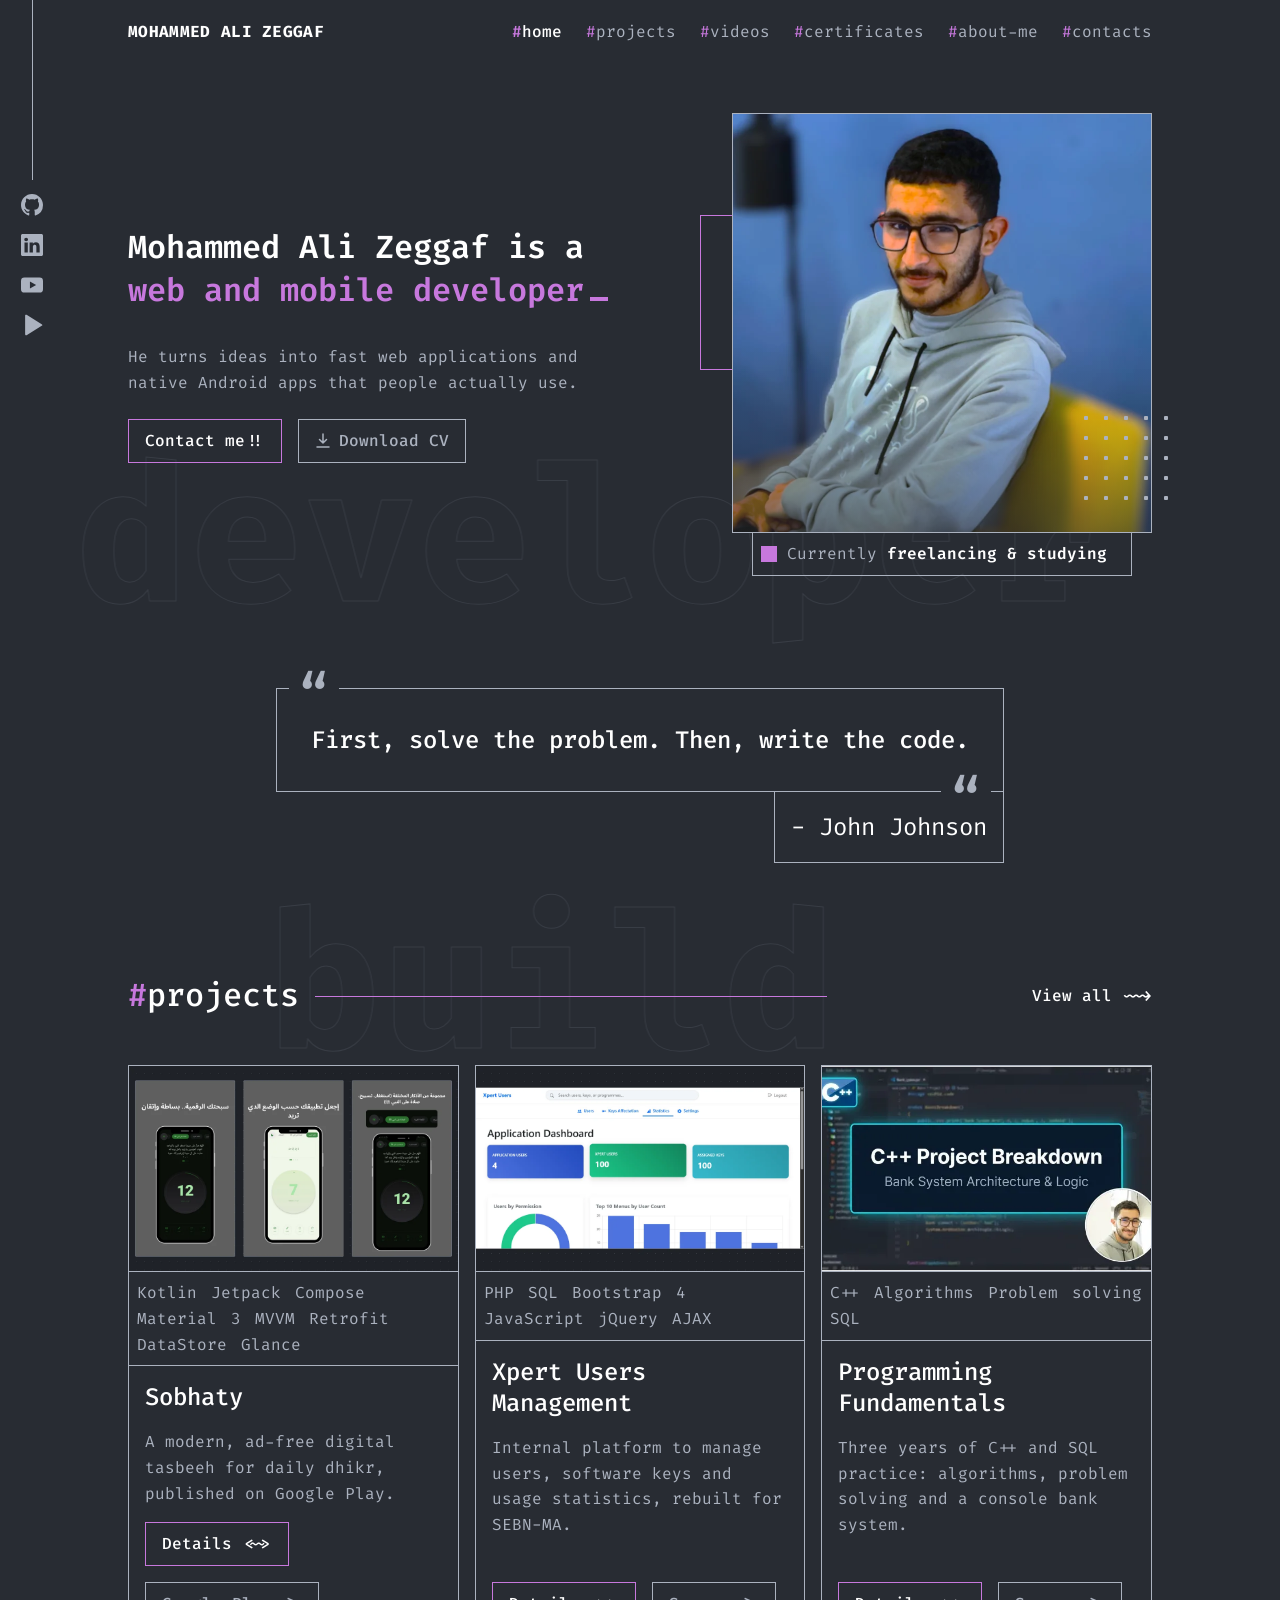
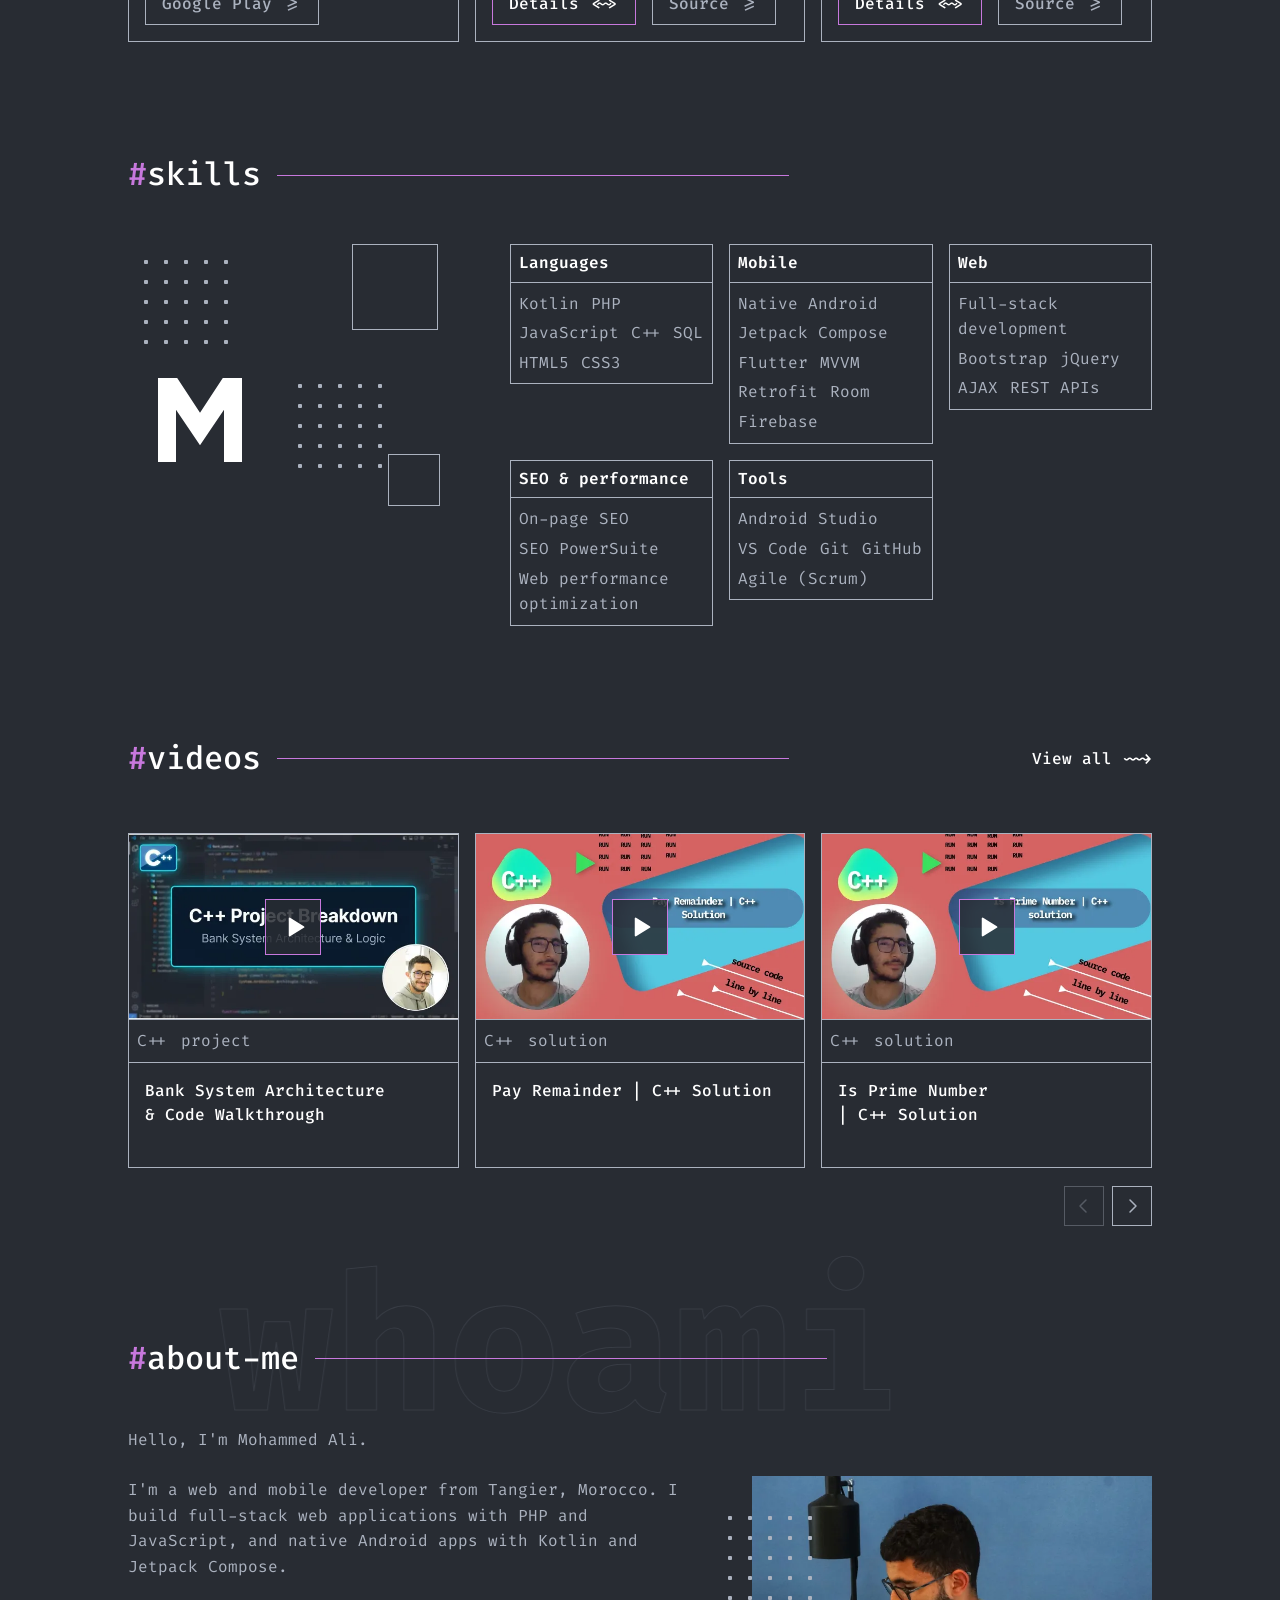
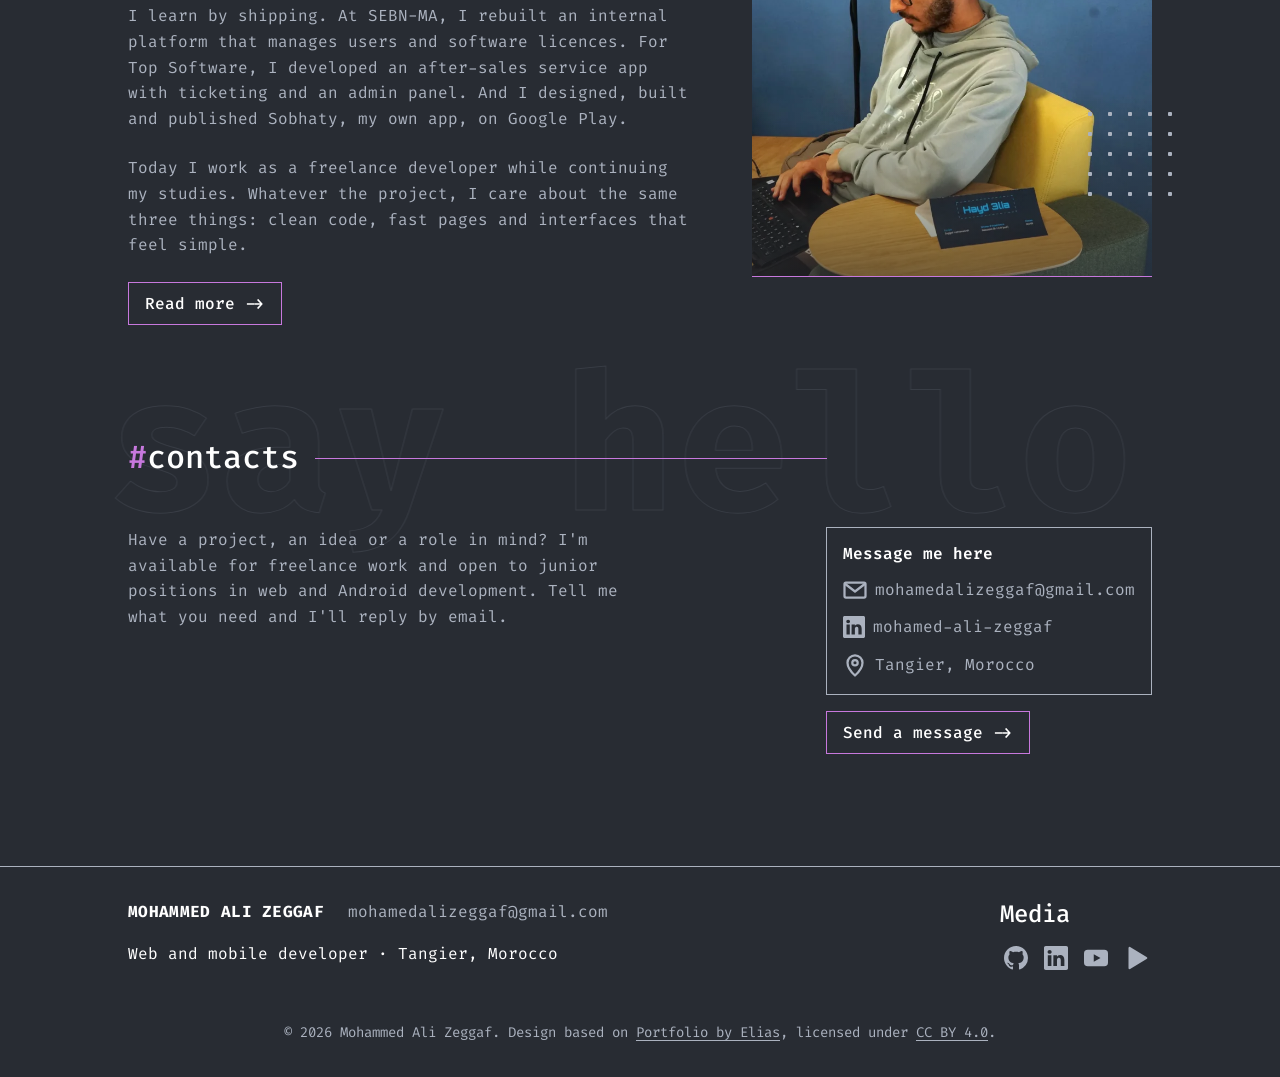
==== index.html @ fc676d22 "Publish portfolio Co-Authored-By: Claude Opus 5.5 <noreply@anthropic.com>" ====
<!DOCTYPE html>
<html lang="en">
<head>
    <meta charset="UTF-8">
    <meta name="viewport" content="width=device-width, initial-scale=1">
    <title>Mohammed Ali Zeggaf | Web and mobile developer</title>
    <meta name="description" content="Mohammed Ali Zeggaf is a web and mobile developer based in Tangier, Morocco. He turns ideas into fast web applications and native Android apps that people actually use.">
    <meta name="author" content="Mohammed Ali Zeggaf">
    <meta name="theme-color" content="#282c33">
    <meta name="color-scheme" content="dark">
    <link rel="canonical" href="https://hfid-mokhtare.github.io/">

    <meta property="og:type" content="website">
    <meta property="og:site_name" content="Mohammed Ali Zeggaf">
    <meta property="og:title" content="Mohammed Ali Zeggaf | Web and mobile developer">
    <meta property="og:description" content="Mohammed Ali Zeggaf is a web and mobile developer based in Tangier, Morocco. He turns ideas into fast web applications and native Android apps that people actually use.">
    <meta property="og:url" content="https://hfid-mokhtare.github.io/">
    <meta property="og:image" content="https://hfid-mokhtare.github.io/assets/img/me/og.jpg?v=1791884113">
    <meta name="twitter:card" content="summary_large_image">

    <link rel="icon" href="/assets/img/favicon.svg?v=1791880726" type="image/svg+xml">
    <link rel="preload" href="/assets/fonts/fira-code-400.woff2" as="font" type="font/woff2" crossorigin>
    <link rel="stylesheet" href="/assets/css/app.css?v=1791887314">

    <script nonce="VlSumBHr91R+pJ0/8rEmGg==">document.documentElement.classList.add('js');</script>
    <script src="/assets/js/app.js?v=1791886099" defer></script>

    <script type="application/ld+json" nonce="VlSumBHr91R+pJ0/8rEmGg==">{"@context":"https://schema.org","@type":"Person","name":"Mohammed Ali Zeggaf","jobTitle":"Web and mobile developer","url":"https://hfid-mokhtare.github.io/","image":"https://hfid-mokhtare.github.io/assets/img/me/og.jpg?v=1791884113","email":"mailto:mohamedalizeggaf@gmail.com","address":{"@type":"PostalAddress","addressLocality":"Tangier","addressCountry":"MA"},"sameAs":["https://github.com/Hfid-Mokhtare","https://www.linkedin.com/in/mohamed-ali-zeggaf/","https://www.youtube.com/@Mohamed_Ali_Plus","https://play.google.com/store/apps/dev?id=8428987656042559407"]}</script>
</head>
<body>
    <a class="skip-link" href="#main">Skip to content</a>

    <aside class="media-rail" aria-label="Social links">
    <span class="media-rail__line"></span>
    <a href="https://github.com/Hfid-Mokhtare" target="_blank" rel="noopener noreferrer" aria-label="GitHub"><svg class="icon" width="22" height="22" viewBox="0 0 16 16" fill="currentColor" aria-hidden="true" focusable="false"><path d="M8 0C3.58 0 0 3.58 0 8c0 3.54 2.29 6.53 5.47 7.59.4.07.55-.17.55-.38 0-.19-.01-.82-.01-1.49-2.01.37-2.53-.49-2.69-.94-.09-.23-.48-.94-.82-1.13-.28-.15-.68-.52-.01-.53.63-.01 1.08.58 1.23.82.72 1.21 1.87.87 2.33.66.07-.52.28-.87.51-1.07-1.78-.2-3.64-.89-3.64-3.95 0-.87.31-1.59.82-2.15-.08-.2-.36-1.02.08-2.12 0 0 .67-.21 2.2.82.64-.18 1.32-.27 2-.27.68 0 1.36.09 2 .27 1.53-1.04 2.2-.82 2.2-.82.44 1.1.16 1.92.08 2.12.51.56.82 1.27.82 2.15 0 3.07-1.87 3.75-3.65 3.95.29.25.54.73.54 1.48 0 1.07-.01 1.93-.01 2.2 0 .21.15.46.55.38A8.013 8.013 0 0 0 16 8c0-4.42-3.58-8-8-8z"/></svg></a>
    <a href="https://www.linkedin.com/in/mohamed-ali-zeggaf/" target="_blank" rel="noopener noreferrer" aria-label="LinkedIn"><svg class="icon" width="22" height="22" viewBox="0 0 16 16" fill="currentColor" aria-hidden="true" focusable="false"><path d="M0 1.146C0 .513.526 0 1.175 0h13.65C15.474 0 16 .513 16 1.146v13.708c0 .633-.526 1.146-1.175 1.146H1.175C.526 16 0 15.487 0 14.854V1.146zm4.943 12.248V6.169H2.542v7.225h2.401zm-1.2-8.212c.837 0 1.358-.554 1.358-1.248-.015-.709-.52-1.248-1.342-1.248-.822 0-1.359.54-1.359 1.248 0 .694.521 1.248 1.327 1.248h.016zm4.908 8.212V9.359c0-.216.016-.432.08-.586.173-.431.568-.878 1.232-.878.869 0 1.216.662 1.216 1.634v3.865h2.401V9.25c0-2.22-1.184-3.252-2.764-3.252-1.274 0-1.845.7-2.165 1.193v.025h-.016a5.54 5.54 0 0 1 .016-.025V6.169h-2.4c.03.678 0 7.225 0 7.225h2.4z"/></svg></a>
    <a href="https://www.youtube.com/@Mohamed_Ali_Plus" target="_blank" rel="noopener noreferrer" aria-label="YouTube"><svg class="icon" width="22" height="22" viewBox="0 0 16 16" fill="currentColor" aria-hidden="true" focusable="false"><path fill-rule="evenodd" d="M2.5 2.5h11A2.5 2.5 0 0 1 16 5v6a2.5 2.5 0 0 1-2.5 2.5h-11A2.5 2.5 0 0 1 0 11V5a2.5 2.5 0 0 1 2.5-2.5zm4 3v5L11 8z"/></svg></a>
    <a href="https://play.google.com/store/apps/dev?id=8428987656042559407" target="_blank" rel="noopener noreferrer" aria-label="Google Play"><svg class="icon" width="22" height="22" viewBox="0 0 16 16" fill="currentColor" aria-hidden="true" focusable="false"><path d="M3 1.2v13.6a.7.7 0 0 0 1.06.6l11-6.8a.7.7 0 0 0 0-1.2l-11-6.8A.7.7 0 0 0 3 1.2z"/></svg></a>
</aside>
    <header class="header" data-header>
    <div class="container header__inner">
        <a class="logo" href="/" aria-label="Mohammed Ali Zeggaf, home">
            Mohammed Ali Zeggaf        </a>

        <button class="header__toggle" type="button" aria-expanded="false" aria-controls="site-nav" data-nav-toggle>
            <span class="visually-hidden">Menu</span>
            <span class="header__toggle-open"><svg class="icon" width="24" height="24" viewBox="0 0 16 16" fill="none" stroke="currentColor" stroke-width="1.5" stroke-linecap="round" stroke-linejoin="round" aria-hidden="true" focusable="false"><path d="M1 4h14M5 12h10"/></svg></span>
            <span class="header__toggle-close"><svg class="icon" width="24" height="24" viewBox="0 0 16 16" fill="none" stroke="currentColor" stroke-width="1.5" stroke-linecap="round" stroke-linejoin="round" aria-hidden="true" focusable="false"><path d="m2 2 12 12M14 2 2 14"/></svg></span>
        </button>

        <nav class="nav" id="site-nav" aria-label="Main" data-nav>
            <ul class="nav__list">
                <li>
                    <a class="nav__link is-active" href="/" aria-current="page"><span class="hash">#</span>home</a>
                </li>
                <li>
                    <a class="nav__link" href="/projects"><span class="hash">#</span>projects</a>
                </li>
                <li>
                    <a class="nav__link" href="/videos"><span class="hash">#</span>videos</a>
                </li>
                <li>
                    <a class="nav__link" href="/certificates"><span class="hash">#</span>certificates</a>
                </li>
                <li>
                    <a class="nav__link" href="/about"><span class="hash">#</span>about-me</a>
                </li>
                <li>
                    <a class="nav__link" href="/contact"><span class="hash">#</span>contacts</a>
                </li>
            </ul>

            <ul class="nav__socials">
                <li>
                    <a href="https://github.com/Hfid-Mokhtare" target="_blank" rel="noopener noreferrer" aria-label="GitHub"><svg class="icon" width="28" height="28" viewBox="0 0 16 16" fill="currentColor" aria-hidden="true" focusable="false"><path d="M8 0C3.58 0 0 3.58 0 8c0 3.54 2.29 6.53 5.47 7.59.4.07.55-.17.55-.38 0-.19-.01-.82-.01-1.49-2.01.37-2.53-.49-2.69-.94-.09-.23-.48-.94-.82-1.13-.28-.15-.68-.52-.01-.53.63-.01 1.08.58 1.23.82.72 1.21 1.87.87 2.33.66.07-.52.28-.87.51-1.07-1.78-.2-3.64-.89-3.64-3.95 0-.87.31-1.59.82-2.15-.08-.2-.36-1.02.08-2.12 0 0 .67-.21 2.2.82.64-.18 1.32-.27 2-.27.68 0 1.36.09 2 .27 1.53-1.04 2.2-.82 2.2-.82.44 1.1.16 1.92.08 2.12.51.56.82 1.27.82 2.15 0 3.07-1.87 3.75-3.65 3.95.29.25.54.73.54 1.48 0 1.07-.01 1.93-.01 2.2 0 .21.15.46.55.38A8.013 8.013 0 0 0 16 8c0-4.42-3.58-8-8-8z"/></svg></a>
                </li>
                <li>
                    <a href="https://www.linkedin.com/in/mohamed-ali-zeggaf/" target="_blank" rel="noopener noreferrer" aria-label="LinkedIn"><svg class="icon" width="28" height="28" viewBox="0 0 16 16" fill="currentColor" aria-hidden="true" focusable="false"><path d="M0 1.146C0 .513.526 0 1.175 0h13.65C15.474 0 16 .513 16 1.146v13.708c0 .633-.526 1.146-1.175 1.146H1.175C.526 16 0 15.487 0 14.854V1.146zm4.943 12.248V6.169H2.542v7.225h2.401zm-1.2-8.212c.837 0 1.358-.554 1.358-1.248-.015-.709-.52-1.248-1.342-1.248-.822 0-1.359.54-1.359 1.248 0 .694.521 1.248 1.327 1.248h.016zm4.908 8.212V9.359c0-.216.016-.432.08-.586.173-.431.568-.878 1.232-.878.869 0 1.216.662 1.216 1.634v3.865h2.401V9.25c0-2.22-1.184-3.252-2.764-3.252-1.274 0-1.845.7-2.165 1.193v.025h-.016a5.54 5.54 0 0 1 .016-.025V6.169h-2.4c.03.678 0 7.225 0 7.225h2.4z"/></svg></a>
                </li>
                <li>
                    <a href="https://www.youtube.com/@Mohamed_Ali_Plus" target="_blank" rel="noopener noreferrer" aria-label="YouTube"><svg class="icon" width="28" height="28" viewBox="0 0 16 16" fill="currentColor" aria-hidden="true" focusable="false"><path fill-rule="evenodd" d="M2.5 2.5h11A2.5 2.5 0 0 1 16 5v6a2.5 2.5 0 0 1-2.5 2.5h-11A2.5 2.5 0 0 1 0 11V5a2.5 2.5 0 0 1 2.5-2.5zm4 3v5L11 8z"/></svg></a>
                </li>
                <li>
                    <a href="https://play.google.com/store/apps/dev?id=8428987656042559407" target="_blank" rel="noopener noreferrer" aria-label="Google Play"><svg class="icon" width="28" height="28" viewBox="0 0 16 16" fill="currentColor" aria-hidden="true" focusable="false"><path d="M3 1.2v13.6a.7.7 0 0 0 1.06.6l11-6.8a.7.7 0 0 0 0-1.2l-11-6.8A.7.7 0 0 0 3 1.2z"/></svg></a>
                </li>
            </ul>
        </nav>
    </div>
</header>

    <main id="main">
        <section class="hero container has-ghost">
    <span class="ghost-text ghost-text--hero" data-ghost="-0.25" aria-hidden="true">developer</span>

    <div class="hero__text">
        <h1 class="hero__title">
            Mohammed Ali Zeggaf is a <span class="accent">web and mobile developer</span><span class="hero__cursor" aria-hidden="true"></span>
        </h1>
        <p class="hero__tagline">He turns ideas into fast web applications and native Android apps that people actually use.</p>
        <div class="hero__actions">
            <a class="btn" href="/contact">Contact me!!</a>
            <a class="btn btn--muted" href="/assets/docs/Mohammed-Ali-Zeggaf-CV.pdf?v=1791880313" download><svg class="icon" width="16" height="16" viewBox="0 0 16 16" fill="none" stroke="currentColor" stroke-width="1.5" stroke-linecap="round" stroke-linejoin="round" aria-hidden="true" focusable="false"><path d="M8 1v9m0 0L4.5 6.5M8 10l3.5-3.5M2 14h12"/></svg> Download CV</a>
        </div>
    </div>

    <figure class="hero__figure" data-tilt>
        <span class="deco deco--frame hero__frame" data-depth="14"></span>
        <span class="deco deco--dots hero__dots" data-depth="-22"></span>
        <div class="hero__photo">
            <img src="/assets/img/me/hero.webp?v=1791884112" alt="Portrait of Mohammed Ali Zeggaf" width="800" height="800" fetchpriority="high">
        </div>
        <figcaption class="hero__status">
            <span class="hero__status-dot"></span>
            Currently <strong>freelancing &amp; studying</strong>
        </figcaption>
    </figure>
</section>

<section class="quote container reveal" aria-label="Quote">
    <blockquote class="quote__text">First, solve the problem. Then, write the code.</blockquote>
    <p class="quote__author">- John Johnson</p>
</section>

<section class="section container has-ghost" id="projects">
    <span class="ghost-text" data-ghost="0.18" aria-hidden="true">build</span>
    <div class="section-title">
    <h2 class="section-title__text"><span class="hash">#</span>projects</h2>
    <span class="section-title__line"></span>
    <a class="section-title__link" href="/projects">View all ~~&gt;</a>
</div>
    <div class="card-grid">
        <article class="card reveal" data-category="mobile">
    <a class="card__media" href="/projects/sobhaty" tabindex="-1" aria-hidden="true">
        <img src="/assets/img/projects/sobhaty/cover.webp?v=1791880121" alt="" width="960" height="600" loading="lazy" decoding="async">
    </a>
    <p class="card__tech">Kotlin Jetpack Compose Material 3 MVVM Retrofit DataStore Glance</p>
    <div class="card__body">
        <h3 class="card__title"><a href="/projects/sobhaty">Sobhaty</a></h3>
        <p class="card__text">A modern, ad-free digital tasbeeh for daily dhikr, published on Google Play.</p>
        <div class="card__actions">
            <a class="btn" href="/projects/sobhaty">Details &lt;~&gt;</a>
            <a class="btn btn--muted" href="https://play.google.com/store/apps/details?id=com.sobhaty" target="_blank" rel="noopener noreferrer">Google Play &gt;=</a>
        </div>
    </div>
</article>
        <article class="card reveal" data-category="web">
    <a class="card__media" href="/projects/xum" tabindex="-1" aria-hidden="true">
        <img src="/assets/img/projects/xum/cover.webp?v=1791880126" alt="" width="960" height="600" loading="lazy" decoding="async">
    </a>
    <p class="card__tech">PHP SQL Bootstrap 4 JavaScript jQuery AJAX</p>
    <div class="card__body">
        <h3 class="card__title"><a href="/projects/xum">Xpert Users Management</a></h3>
        <p class="card__text">Internal platform to manage users, software keys and usage statistics, rebuilt for SEBN-MA.</p>
        <div class="card__actions">
            <a class="btn" href="/projects/xum">Details &lt;~&gt;</a>
            <a class="btn btn--muted" href="https://github.com/Hfid-Mokhtare/XUM_Project" target="_blank" rel="noopener noreferrer">Source &gt;=</a>
        </div>
    </div>
</article>
        <article class="card reveal" data-category="algorithms">
    <a class="card__media" href="/projects/programming-fundamentals" tabindex="-1" aria-hidden="true">
        <img src="/assets/img/projects/fundamentals/cover.webp?v=1791880531" alt="" width="960" height="600" loading="lazy" decoding="async">
    </a>
    <p class="card__tech">C++ Algorithms Problem solving SQL</p>
    <div class="card__body">
        <h3 class="card__title"><a href="/projects/programming-fundamentals">Programming Fundamentals</a></h3>
        <p class="card__text">Three years of C++ and SQL practice: algorithms, problem solving and a console bank system.</p>
        <div class="card__actions">
            <a class="btn" href="/projects/programming-fundamentals">Details &lt;~&gt;</a>
            <a class="btn btn--muted" href="https://github.com/Hfid-Mokhtare/Fundamentals-in-Programming" target="_blank" rel="noopener noreferrer">Source &gt;=</a>
        </div>
    </div>
</article>
    </div>
</section>

<section class="section container" id="skills">
    <div class="section-title">
    <h2 class="section-title__text"><span class="hash">#</span>skills</h2>
    <span class="section-title__line"></span>
</div>
    <div class="skills-layout">
        <div class="skills-layout__art" aria-hidden="true">
            <span class="deco deco--dots art__dots-a"></span>
            <span class="deco deco--dots art__dots-b"></span>
            <span class="deco deco--frame art__frame-a"></span>
            <span class="deco deco--frame art__frame-b"></span>
            <span class="art__logo"><svg class="icon" width="96" height="96" viewBox="0 0 16 16" fill="currentColor" aria-hidden="true" focusable="false"><path d="M1 15V1h3.2L8 6.8 11.8 1H15v14h-3V6.3L8 12.2 4 6.3V15z"/></svg></span>
        </div>
        <div class="skills">
    <section class="skill-block reveal">
        <h3 class="skill-block__title">Languages</h3>
        <ul class="skill-block__list">
            <li>Kotlin</li>
            <li>PHP</li>
            <li>JavaScript</li>
            <li>C++</li>
            <li>SQL</li>
            <li>HTML5</li>
            <li>CSS3</li>
        </ul>
    </section>
    <section class="skill-block reveal">
        <h3 class="skill-block__title">Mobile</h3>
        <ul class="skill-block__list">
            <li>Native Android</li>
            <li>Jetpack Compose</li>
            <li>Flutter</li>
            <li>MVVM</li>
            <li>Retrofit</li>
            <li>Room</li>
            <li>Firebase</li>
        </ul>
    </section>
    <section class="skill-block reveal">
        <h3 class="skill-block__title">Web</h3>
        <ul class="skill-block__list">
            <li>Full-stack development</li>
            <li>Bootstrap</li>
            <li>jQuery</li>
            <li>AJAX</li>
            <li>REST APIs</li>
        </ul>
    </section>
    <section class="skill-block reveal">
        <h3 class="skill-block__title">SEO &amp; performance</h3>
        <ul class="skill-block__list">
            <li>On-page SEO</li>
            <li>SEO PowerSuite</li>
            <li>Web performance optimization</li>
        </ul>
    </section>
    <section class="skill-block reveal">
        <h3 class="skill-block__title">Tools</h3>
        <ul class="skill-block__list">
            <li>Android Studio</li>
            <li>VS Code</li>
            <li>Git</li>
            <li>GitHub</li>
            <li>Agile (Scrum)</li>
        </ul>
    </section>
</div>
    </div>
</section>

<section class="section container" id="videos">
    <div class="section-title">
    <h2 class="section-title__text"><span class="hash">#</span>videos</h2>
    <span class="section-title__line"></span>
    <a class="section-title__link" href="/videos">View all ~~&gt;</a>
</div>
    <div class="scroller" data-scroller>
    <div class="scroller__track" tabindex="0" role="group" aria-label="Latest videos" data-scroller-track>
        <article class="card card--video reveal">
    <a class="card__media" href="https://www.youtube.com/watch?v=XczGcZ8XEXI" target="_blank" rel="noopener noreferrer" aria-label="Watch “Bank System Architecture &amp; Code Walkthrough” on YouTube">
        <img src="/assets/img/videos/XczGcZ8XEXI.webp?v=1791880127" alt="" width="640" height="360" loading="lazy" decoding="async">
        <span class="card__play"><svg class="icon" width="20" height="20" viewBox="0 0 16 16" fill="currentColor" aria-hidden="true" focusable="false"><path d="M3 1.2v13.6a.7.7 0 0 0 1.06.6l11-6.8a.7.7 0 0 0 0-1.2l-11-6.8A.7.7 0 0 0 3 1.2z"/></svg></span>
    </a>
    <p class="card__tech">C++ project</p>
    <div class="card__body">
        <h3 class="card__title card__title--small">Bank System Architecture &amp; Code Walkthrough</h3>
    </div>
</article>
        <article class="card card--video reveal">
    <a class="card__media" href="https://www.youtube.com/watch?v=so0LD18fCfQ" target="_blank" rel="noopener noreferrer" aria-label="Watch “Pay Remainder | C++ Solution” on YouTube">
        <img src="/assets/img/videos/so0LD18fCfQ.webp?v=1791880128" alt="" width="640" height="360" loading="lazy" decoding="async">
        <span class="card__play"><svg class="icon" width="20" height="20" viewBox="0 0 16 16" fill="currentColor" aria-hidden="true" focusable="false"><path d="M3 1.2v13.6a.7.7 0 0 0 1.06.6l11-6.8a.7.7 0 0 0 0-1.2l-11-6.8A.7.7 0 0 0 3 1.2z"/></svg></span>
    </a>
    <p class="card__tech">C++ solution</p>
    <div class="card__body">
        <h3 class="card__title card__title--small">Pay Remainder | C++ Solution</h3>
    </div>
</article>
        <article class="card card--video reveal">
    <a class="card__media" href="https://www.youtube.com/watch?v=eAtqx7m4aSI" target="_blank" rel="noopener noreferrer" aria-label="Watch “Is Prime Number | C++ Solution” on YouTube">
        <img src="/assets/img/videos/eAtqx7m4aSI.webp?v=1791880127" alt="" width="640" height="360" loading="lazy" decoding="async">
        <span class="card__play"><svg class="icon" width="20" height="20" viewBox="0 0 16 16" fill="currentColor" aria-hidden="true" focusable="false"><path d="M3 1.2v13.6a.7.7 0 0 0 1.06.6l11-6.8a.7.7 0 0 0 0-1.2l-11-6.8A.7.7 0 0 0 3 1.2z"/></svg></span>
    </a>
    <p class="card__tech">C++ solution</p>
    <div class="card__body">
        <h3 class="card__title card__title--small">Is Prime Number | C++ Solution</h3>
    </div>
</article>
        <article class="card card--video reveal">
    <a class="card__media" href="https://www.youtube.com/watch?v=cxJgbFp7Pbs" target="_blank" rel="noopener noreferrer" aria-label="Watch “Sum Until -99 in C++ Using while and do-while” on YouTube">
        <img src="/assets/img/videos/cxJgbFp7Pbs.webp?v=1791880127" alt="" width="640" height="360" loading="lazy" decoding="async">
        <span class="card__play"><svg class="icon" width="20" height="20" viewBox="0 0 16 16" fill="currentColor" aria-hidden="true" focusable="false"><path d="M3 1.2v13.6a.7.7 0 0 0 1.06.6l11-6.8a.7.7 0 0 0 0-1.2l-11-6.8A.7.7 0 0 0 3 1.2z"/></svg></span>
    </a>
    <p class="card__tech">C++ solution</p>
    <div class="card__body">
        <h3 class="card__title card__title--small">Sum Until -99 in C++ Using while and do-while</h3>
    </div>
</article>
        <article class="card card--video reveal">
    <a class="card__media" href="https://www.youtube.com/watch?v=WIJYSDYDraU" target="_blank" rel="noopener noreferrer" aria-label="Watch “Simple Calculator in C++” on YouTube">
        <img src="/assets/img/videos/WIJYSDYDraU.webp?v=1791880127" alt="" width="640" height="360" loading="lazy" decoding="async">
        <span class="card__play"><svg class="icon" width="20" height="20" viewBox="0 0 16 16" fill="currentColor" aria-hidden="true" focusable="false"><path d="M3 1.2v13.6a.7.7 0 0 0 1.06.6l11-6.8a.7.7 0 0 0 0-1.2l-11-6.8A.7.7 0 0 0 3 1.2z"/></svg></span>
    </a>
    <p class="card__tech">C++ solution</p>
    <div class="card__body">
        <h3 class="card__title card__title--small">Simple Calculator in C++</h3>
    </div>
</article>
        <article class="card card--video reveal">
    <a class="card__media" href="https://www.youtube.com/watch?v=ppgz9ce-kfk" target="_blank" rel="noopener noreferrer" aria-label="Watch “How to Improve Problem-Solving Skills | C++ | Algorithms” on YouTube">
        <img src="/assets/img/videos/ppgz9ce-kfk.webp?v=1791880128" alt="" width="640" height="360" loading="lazy" decoding="async">
        <span class="card__play"><svg class="icon" width="20" height="20" viewBox="0 0 16 16" fill="currentColor" aria-hidden="true" focusable="false"><path d="M3 1.2v13.6a.7.7 0 0 0 1.06.6l11-6.8a.7.7 0 0 0 0-1.2l-11-6.8A.7.7 0 0 0 3 1.2z"/></svg></span>
    </a>
    <p class="card__tech">Problem solving</p>
    <div class="card__body">
        <h3 class="card__title card__title--small">How to Improve Problem-Solving Skills | C++ | Algorithms</h3>
    </div>
</article>
        <article class="card card--video reveal">
    <a class="card__media" href="https://www.youtube.com/watch?v=Xu1bKiO5m8w" target="_blank" rel="noopener noreferrer" aria-label="Watch “Is Writing a Program to Calculate Half of a Number Really That Hard?” on YouTube">
        <img src="/assets/img/videos/Xu1bKiO5m8w.webp?v=1791880127" alt="" width="640" height="360" loading="lazy" decoding="async">
        <span class="card__play"><svg class="icon" width="20" height="20" viewBox="0 0 16 16" fill="currentColor" aria-hidden="true" focusable="false"><path d="M3 1.2v13.6a.7.7 0 0 0 1.06.6l11-6.8a.7.7 0 0 0 0-1.2l-11-6.8A.7.7 0 0 0 3 1.2z"/></svg></span>
    </a>
    <p class="card__tech">C++ solution</p>
    <div class="card__body">
        <h3 class="card__title card__title--small">Is Writing a Program to Calculate Half of a Number Really That Hard?</h3>
    </div>
</article>
        <article class="card card--video reveal">
    <a class="card__media" href="https://www.youtube.com/watch?v=eYgikcHejZk" target="_blank" rel="noopener noreferrer" aria-label="Watch “Get Full Name | Best Solution | C++” on YouTube">
        <img src="/assets/img/videos/eYgikcHejZk.webp?v=1791880127" alt="" width="640" height="360" loading="lazy" decoding="async">
        <span class="card__play"><svg class="icon" width="20" height="20" viewBox="0 0 16 16" fill="currentColor" aria-hidden="true" focusable="false"><path d="M3 1.2v13.6a.7.7 0 0 0 1.06.6l11-6.8a.7.7 0 0 0 0-1.2l-11-6.8A.7.7 0 0 0 3 1.2z"/></svg></span>
    </a>
    <p class="card__tech">C++ solution</p>
    <div class="card__body">
        <h3 class="card__title card__title--small">Get Full Name | Best Solution | C++</h3>
    </div>
</article>
        <article class="card card--video reveal">
    <a class="card__media" href="https://www.youtube.com/watch?v=kpVqf-uTCJQ" target="_blank" rel="noopener noreferrer" aria-label="Watch “Master C++ With These 5 Beginner-Friendly Exercises” on YouTube">
        <img src="/assets/img/videos/kpVqf-uTCJQ.webp?v=1791880127" alt="" width="640" height="360" loading="lazy" decoding="async">
        <span class="card__play"><svg class="icon" width="20" height="20" viewBox="0 0 16 16" fill="currentColor" aria-hidden="true" focusable="false"><path d="M3 1.2v13.6a.7.7 0 0 0 1.06.6l11-6.8a.7.7 0 0 0 0-1.2l-11-6.8A.7.7 0 0 0 3 1.2z"/></svg></span>
    </a>
    <p class="card__tech">C++ exercises</p>
    <div class="card__body">
        <h3 class="card__title card__title--small">Master C++ With These 5 Beginner-Friendly Exercises</h3>
    </div>
</article>
    </div>
    <div class="scroller__controls" data-scroller-controls hidden>
        <button class="scroller__btn" type="button" data-scroller-prev aria-label="Previous videos"><svg class="icon" width="16" height="16" viewBox="0 0 16 16" fill="none" stroke="currentColor" stroke-width="1.5" stroke-linecap="round" stroke-linejoin="round" aria-hidden="true" focusable="false"><path d="m10 2-6 6 6 6"/></svg></button>
        <button class="scroller__btn" type="button" data-scroller-next aria-label="Next videos"><svg class="icon" width="16" height="16" viewBox="0 0 16 16" fill="none" stroke="currentColor" stroke-width="1.5" stroke-linecap="round" stroke-linejoin="round" aria-hidden="true" focusable="false"><path d="m6 2 6 6-6 6"/></svg></button>
    </div>
</div>
</section>

<section class="section container has-ghost" id="about-me">
    <span class="ghost-text" data-ghost="-0.18" aria-hidden="true">whoami</span>
    <div class="section-title">
    <h2 class="section-title__text"><span class="hash">#</span>about-me</h2>
    <span class="section-title__line"></span>
</div>
    <div class="about">
        <div class="about__text reveal">
            <p>Hello, I&#039;m Mohammed Ali.</p>
            <p>I&#039;m a web and mobile developer from Tangier, Morocco. I build full-stack web applications with PHP and JavaScript, and native Android apps with Kotlin and Jetpack Compose.</p>
            <p>I learn by shipping. At SEBN-MA, I rebuilt an internal platform that manages users and software licences. For Top Software, I developed an after-sales service app with ticketing and an admin panel. And I designed, built and published Sobhaty, my own app, on Google Play.</p>
            <p>Today I work as a freelance developer while continuing my studies. Whatever the project, I care about the same three things: clean code, fast pages and interfaces that feel simple.</p>
            <a class="btn" href="/about">Read more -&gt;</a>
        </div>
        <figure class="about__figure reveal">
            <span class="deco deco--dots about__dots-a"></span>
            <span class="deco deco--dots about__dots-b"></span>
            <div class="about__photo">
                <img src="/assets/img/me/about.webp?v=1791880120" alt="Mohammed Ali working on a laptop during a CTF event" width="760" height="732" loading="lazy" decoding="async">
            </div>
        </figure>
    </div>
</section>

<section class="section container has-ghost" id="contacts">
    <span class="ghost-text" data-ghost="0.18" aria-hidden="true">say hello</span>
    <div class="section-title">
    <h2 class="section-title__text"><span class="hash">#</span>contacts</h2>
    <span class="section-title__line"></span>
</div>
    <div class="contacts">
        <p class="contacts__text reveal">Have a project, an idea or a role in mind? I&#039;m available for freelance work and open to junior positions in web and Android development. Tell me what you need and I&#039;ll reply by email.</p>
        <div class="contacts__side reveal">
            <div class="contact-box">
    <h3 class="contact-box__title">Message me here</h3>
    <a class="contact-box__item" href="mailto:mohamedalizeggaf@gmail.com"><svg class="icon" width="24" height="24" viewBox="0 0 16 16" fill="none" stroke="currentColor" stroke-width="1.5" stroke-linecap="round" stroke-linejoin="round" aria-hidden="true" focusable="false"><rect x="1" y="3" width="14" height="10" rx="1"/><path d="m1.5 4 6.5 5 6.5-5"/></svg><span>mohamedalizeggaf@gmail.com</span></a>
    <a class="contact-box__item" href="https://www.linkedin.com/in/mohamed-ali-zeggaf/" target="_blank" rel="noopener noreferrer"><svg class="icon" width="22" height="22" viewBox="0 0 16 16" fill="currentColor" aria-hidden="true" focusable="false"><path d="M0 1.146C0 .513.526 0 1.175 0h13.65C15.474 0 16 .513 16 1.146v13.708c0 .633-.526 1.146-1.175 1.146H1.175C.526 16 0 15.487 0 14.854V1.146zm4.943 12.248V6.169H2.542v7.225h2.401zm-1.2-8.212c.837 0 1.358-.554 1.358-1.248-.015-.709-.52-1.248-1.342-1.248-.822 0-1.359.54-1.359 1.248 0 .694.521 1.248 1.327 1.248h.016zm4.908 8.212V9.359c0-.216.016-.432.08-.586.173-.431.568-.878 1.232-.878.869 0 1.216.662 1.216 1.634v3.865h2.401V9.25c0-2.22-1.184-3.252-2.764-3.252-1.274 0-1.845.7-2.165 1.193v.025h-.016a5.54 5.54 0 0 1 .016-.025V6.169h-2.4c.03.678 0 7.225 0 7.225h2.4z"/></svg><span>mohamed-ali-zeggaf</span></a>
    <p class="contact-box__item"><svg class="icon" width="24" height="24" viewBox="0 0 16 16" fill="none" stroke="currentColor" stroke-width="1.5" stroke-linecap="round" stroke-linejoin="round" aria-hidden="true" focusable="false"><path d="M8 15s5-4.5 5-8.5a5 5 0 0 0-10 0C3 10.5 8 15 8 15z"/><circle cx="8" cy="6.5" r="1.8"/></svg><span>Tangier, Morocco</span></p>
</div>
            <a class="btn" href="/contact">Send a message -&gt;</a>
        </div>
    </div>
</section>
    </main>

    <footer class="footer">
    <div class="container">
        <div class="footer__top">
            <div>
                <div class="footer__identity">
                    <a class="logo" href="/">
                        Mohammed Ali Zeggaf                    </a>
                    <a class="footer__email" href="mailto:mohamedalizeggaf@gmail.com">mohamedalizeggaf@gmail.com</a>
                </div>
                <p class="footer__role">Web and mobile developer · Tangier, Morocco</p>
            </div>

            <div>
                <h2 class="footer__heading">Media</h2>
                <ul class="footer__socials">
                    <li>
                        <a href="https://github.com/Hfid-Mokhtare" target="_blank" rel="noopener noreferrer" aria-label="GitHub"><svg class="icon" width="24" height="24" viewBox="0 0 16 16" fill="currentColor" aria-hidden="true" focusable="false"><path d="M8 0C3.58 0 0 3.58 0 8c0 3.54 2.29 6.53 5.47 7.59.4.07.55-.17.55-.38 0-.19-.01-.82-.01-1.49-2.01.37-2.53-.49-2.69-.94-.09-.23-.48-.94-.82-1.13-.28-.15-.68-.52-.01-.53.63-.01 1.08.58 1.23.82.72 1.21 1.87.87 2.33.66.07-.52.28-.87.51-1.07-1.78-.2-3.64-.89-3.64-3.95 0-.87.31-1.59.82-2.15-.08-.2-.36-1.02.08-2.12 0 0 .67-.21 2.2.82.64-.18 1.32-.27 2-.27.68 0 1.36.09 2 .27 1.53-1.04 2.2-.82 2.2-.82.44 1.1.16 1.92.08 2.12.51.56.82 1.27.82 2.15 0 3.07-1.87 3.75-3.65 3.95.29.25.54.73.54 1.48 0 1.07-.01 1.93-.01 2.2 0 .21.15.46.55.38A8.013 8.013 0 0 0 16 8c0-4.42-3.58-8-8-8z"/></svg></a>
                    </li>
                    <li>
                        <a href="https://www.linkedin.com/in/mohamed-ali-zeggaf/" target="_blank" rel="noopener noreferrer" aria-label="LinkedIn"><svg class="icon" width="24" height="24" viewBox="0 0 16 16" fill="currentColor" aria-hidden="true" focusable="false"><path d="M0 1.146C0 .513.526 0 1.175 0h13.65C15.474 0 16 .513 16 1.146v13.708c0 .633-.526 1.146-1.175 1.146H1.175C.526 16 0 15.487 0 14.854V1.146zm4.943 12.248V6.169H2.542v7.225h2.401zm-1.2-8.212c.837 0 1.358-.554 1.358-1.248-.015-.709-.52-1.248-1.342-1.248-.822 0-1.359.54-1.359 1.248 0 .694.521 1.248 1.327 1.248h.016zm4.908 8.212V9.359c0-.216.016-.432.08-.586.173-.431.568-.878 1.232-.878.869 0 1.216.662 1.216 1.634v3.865h2.401V9.25c0-2.22-1.184-3.252-2.764-3.252-1.274 0-1.845.7-2.165 1.193v.025h-.016a5.54 5.54 0 0 1 .016-.025V6.169h-2.4c.03.678 0 7.225 0 7.225h2.4z"/></svg></a>
                    </li>
                    <li>
                        <a href="https://www.youtube.com/@Mohamed_Ali_Plus" target="_blank" rel="noopener noreferrer" aria-label="YouTube"><svg class="icon" width="24" height="24" viewBox="0 0 16 16" fill="currentColor" aria-hidden="true" focusable="false"><path fill-rule="evenodd" d="M2.5 2.5h11A2.5 2.5 0 0 1 16 5v6a2.5 2.5 0 0 1-2.5 2.5h-11A2.5 2.5 0 0 1 0 11V5a2.5 2.5 0 0 1 2.5-2.5zm4 3v5L11 8z"/></svg></a>
                    </li>
                    <li>
                        <a href="https://play.google.com/store/apps/dev?id=8428987656042559407" target="_blank" rel="noopener noreferrer" aria-label="Google Play"><svg class="icon" width="24" height="24" viewBox="0 0 16 16" fill="currentColor" aria-hidden="true" focusable="false"><path d="M3 1.2v13.6a.7.7 0 0 0 1.06.6l11-6.8a.7.7 0 0 0 0-1.2l-11-6.8A.7.7 0 0 0 3 1.2z"/></svg></a>
                    </li>
                </ul>
            </div>
        </div>

        <p class="footer__copy">
            © 2026 Mohammed Ali Zeggaf.
            Design based on <a href="https://www.figma.com/community/file/1164933568884615740" target="_blank" rel="noopener noreferrer">Portfolio by Elias</a>,
            licensed under <a href="https://creativecommons.org/licenses/by/4.0/" target="_blank" rel="noopener noreferrer license">CC BY 4.0</a>.
        </p>
    </div>
</footer>
</body>
</html>
---- assets/css/app.css ----
/* ==========================================================================
   Mohammed Ali Zeggaf — portfolio
   Visual design based on "Portfolio" by Elias (Figma Community, CC BY 4.0).

   1. Tokens & fonts      5. Cards              9. Forms
   2. Base                6. Sections          10. Footer
   3. Layout & utilities  7. Inner pages       11. Motion
   4. Header              8. Gallery           12. Additions, 13. Admin
   ========================================================================== */

/* 1. Tokens & fonts ------------------------------------------------------- */

@font-face {
    font-family: "Fira Code";
    src: url("../fonts/fira-code-400.woff2") format("woff2");
    font-weight: 400;
    font-display: swap;
}

@font-face {
    font-family: "Fira Code";
    src: url("../fonts/fira-code-500.woff2") format("woff2");
    font-weight: 500;
    font-display: swap;
}

@font-face {
    font-family: "Fira Code";
    src: url("../fonts/fira-code-600.woff2") format("woff2");
    font-weight: 600;
    font-display: swap;
}

@font-face {
    font-family: "Fira Code";
    src: url("../fonts/fira-code-700.woff2") format("woff2");
    font-weight: 700;
    font-display: swap;
}

:root {
    --bg: #282c33;
    --bg-raised: #2c3036;
    --bg-sunken: #23262c;
    --gray: #abb2bf;
    --white: #ffffff;
    --primary: #c778dd;
    --primary-soft: rgba(199, 120, 221, 0.2);
    --danger: #e06c75;
    --success: #98c379;

    --font: "Fira Code", ui-monospace, "Cascadia Code", Consolas, monospace;
    --container: 1024px;
    --gutter: 16px;
    --header-height: 64px;
    --section-gap: 112px;
    --ease: cubic-bezier(0.2, 0.7, 0.2, 1);
}

/* 2. Base ----------------------------------------------------------------- */

*,
*::before,
*::after {
    box-sizing: border-box;
}

html {
    scroll-behavior: smooth;
    scroll-padding-top: calc(var(--header-height) + 16px);
    -webkit-text-size-adjust: 100%;
}

body {
    margin: 0;
    background: var(--bg);
    color: var(--gray);
    font-family: var(--font);
    font-size: 16px;
    line-height: 1.6;
    -webkit-font-smoothing: antialiased;
    overflow-x: hidden;
}

h1,
h2,
h3,
p,
ul,
ol,
dl,
dd,
figure,
blockquote {
    margin: 0;
    padding: 0;
}

ul,
ol {
    list-style: none;
}

h1,
h2,
h3 {
    color: var(--white);
    line-height: 1.3;
    text-wrap: balance;
}

img,
svg {
    display: block;
    max-width: 100%;
}

img {
    height: auto;
}

a {
    color: inherit;
    text-decoration: none;
}

button,
input,
textarea {
    font: inherit;
    color: inherit;
}

strong {
    color: var(--white);
    font-weight: 600;
}

:focus-visible {
    outline: 2px solid var(--primary);
    outline-offset: 3px;
}

::selection {
    background: var(--primary);
    color: var(--bg);
}

/* 3. Layout & utilities --------------------------------------------------- */

.container {
    width: 100%;
    max-width: calc(var(--container) + 2 * var(--gutter));
    margin-inline: auto;
    padding-inline: var(--gutter);
}

.section {
    margin-top: var(--section-gap);
}

.section--tight {
    margin-top: 48px;
}

.hash,
.accent {
    color: var(--primary);
}

.muted {
    color: var(--gray);
    opacity: 0.75;
}

.visually-hidden {
    position: absolute;
    width: 1px;
    height: 1px;
    overflow: hidden;
    clip-path: inset(50%);
    white-space: nowrap;
}

.skip-link {
    position: absolute;
    top: 8px;
    left: 8px;
    z-index: 100;
    padding: 8px 16px;
    background: var(--primary);
    color: var(--bg);
    font-weight: 600;
    transform: translateY(-200%);
}

.skip-link:focus {
    transform: none;
}

.icon {
    flex: none;
}

/* Buttons */

.btn {
    display: inline-flex;
    align-items: center;
    gap: 8px;
    padding: 8px 16px;
    border: 1px solid var(--primary);
    background: transparent;
    color: var(--white);
    font-weight: 500;
    cursor: pointer;
    transition: background-color 0.2s var(--ease), border-color 0.2s var(--ease);
}

.btn:hover {
    background: var(--primary-soft);
}

.btn--muted {
    border-color: var(--gray);
    color: var(--gray);
}

.btn--muted:hover {
    background: rgba(171, 178, 191, 0.15);
    color: var(--white);
}

/* Decorations from the original design: dot grids and outlined squares. */

.deco {
    position: absolute;
    pointer-events: none;
}

.deco--dots {
    width: 84px;
    height: 84px;
    background-image: radial-gradient(circle, var(--gray) 2px, transparent 2.5px);
    background-size: 20px 20px;
    background-position: -8px -8px;
}

.deco--frame {
    border: 1px solid var(--gray);
}

/* Section and page titles */

.section-title {
    display: flex;
    align-items: center;
    gap: 16px;
    margin-bottom: 48px;
}

.section-title__text {
    font-size: 32px;
    font-weight: 500;
}

.section-title__line {
    flex: 0 1 512px;
    height: 1px;
    background: var(--primary);
}

.section-title__link {
    margin-left: auto;
    color: var(--white);
    font-weight: 500;
    white-space: nowrap;
}

.section-title__link:hover {
    color: var(--primary);
}

.page-title {
    margin-top: 56px;
}

.page-title__text {
    font-size: 32px;
    font-weight: 600;
    overflow-wrap: anywhere;
}

.page-title__subtitle {
    margin-top: 12px;
    max-width: 640px;
    color: var(--white);
}

.back-link {
    display: inline-block;
    margin-bottom: 24px;
}

.back-link:hover {
    color: var(--white);
}

.cta {
    margin-top: 48px;
}

/* 4. Header --------------------------------------------------------------- */

.header {
    position: sticky;
    top: 0;
    z-index: 50;
    background: var(--bg);
    border-bottom: 1px solid transparent;
    transition: border-color 0.2s var(--ease);
}

.header.is-scrolled {
    border-bottom-color: rgba(171, 178, 191, 0.25);
}

.header__inner {
    display: flex;
    align-items: center;
    justify-content: space-between;
    height: var(--header-height);
}

.logo {
    color: var(--white);
    font-weight: 700;
    letter-spacing: 0.02em;
    text-transform: uppercase;
    white-space: nowrap;
}

.nav__list {
    display: flex;
    gap: 24px;
}

.nav__link {
    transition: color 0.2s var(--ease);
}

.nav__link:hover,
.nav__link.is-active {
    color: var(--white);
}

.nav__link.is-active {
    font-weight: 500;
}

.nav__socials,
.header__toggle {
    display: none;
}

.media-rail {
    position: fixed;
    top: 0;
    left: 17px;
    z-index: 60;
    display: none;
    flex-direction: column;
    align-items: center;
    gap: 10px;
}

.media-rail__line {
    width: 1px;
    height: 180px;
    background: var(--gray);
}

.media-rail a {
    padding: 4px;
    transition: color 0.2s var(--ease);
}

.media-rail a:hover {
    color: var(--white);
}

@media (min-width: 1200px) {
    .media-rail {
        display: flex;
    }
}

@media (max-width: 960px) {
    .header__toggle {
        display: grid;
        place-items: center;
        width: 44px;
        height: 44px;
        margin-right: -10px;
        border: 0;
        background: none;
        color: var(--gray);
        cursor: pointer;
    }

    .header__toggle-close,
    .nav-open .header__toggle-open {
        display: none;
    }

    .nav-open .header__toggle-close {
        display: block;
    }

    .nav {
        position: fixed;
        inset: var(--header-height) 0 0 0;
        display: flex;
        flex-direction: column;
        justify-content: space-between;
        padding: 40px var(--gutter) 32px;
        background: var(--bg);
        overflow-y: auto;
        visibility: hidden;
        opacity: 0;
        transform: translateY(-8px);
        transition: opacity 0.2s var(--ease), transform 0.2s var(--ease), visibility 0.2s;
    }

    .nav-open .nav {
        visibility: visible;
        opacity: 1;
        transform: none;
    }

    .nav-open body {
        overflow: hidden;
    }

    .nav__list {
        flex-direction: column;
        gap: 28px;
        font-size: 32px;
    }

    .nav__socials {
        display: flex;
        justify-content: center;
        gap: 16px;
        margin-top: 40px;
    }

    .nav__socials a {
        display: block;
        padding: 8px;
    }
}

/* 5. Cards ---------------------------------------------------------------- */

.card-grid {
    display: grid;
    grid-template-columns: repeat(auto-fill, minmax(288px, 1fr));
    gap: 16px;
}

.card {
    display: flex;
    flex-direction: column;
    border: 1px solid var(--gray);
    background: var(--bg);
    transition: border-color 0.2s var(--ease), transform 0.2s var(--ease);
}

.card:hover {
    border-color: var(--primary);
    transform: translateY(-4px);
}

.card[hidden] {
    display: none;
}

.card__media {
    position: relative;
    display: block;
    border-bottom: 1px solid var(--gray);
    background: var(--bg-sunken);
    overflow: hidden;
}

.card__media img {
    width: 100%;
    aspect-ratio: 16 / 10;
    object-fit: cover;
    transition: transform 0.4s var(--ease);
}

.card--video .card__media img {
    aspect-ratio: 16 / 9;
}

.card:hover .card__media img {
    transform: scale(1.03);
}

.card__play {
    position: absolute;
    inset: 0;
    display: grid;
    place-items: center;
    margin: auto;
    width: 56px;
    height: 56px;
    border: 1px solid var(--primary);
    background: rgba(40, 44, 51, 0.85);
    color: var(--white);
    transition: background-color 0.2s var(--ease);
}

.card__play .icon {
    margin-left: 3px;
}

.card:hover .card__play {
    background: var(--primary);
    color: var(--bg);
}

.card__tech {
    padding: 8px;
    border-bottom: 1px solid var(--gray);
    word-spacing: 4px;
}

.card__body {
    display: flex;
    flex: 1;
    flex-direction: column;
    gap: 16px;
    padding: 16px;
}

.card__title {
    font-size: 24px;
    font-weight: 500;
}

.card__title--small {
    font-size: 16px;
    line-height: 1.5;
}

.card__title a:hover {
    color: var(--primary);
}

.card__actions {
    display: flex;
    flex-wrap: wrap;
    gap: 16px;
    margin-top: auto;
}

/* 6. Sections ------------------------------------------------------------- */

/* Hero */

.hero {
    display: grid;
    grid-template-columns: 1.1fr 0.9fr;
    align-items: center;
    gap: 24px;
    margin-top: 48px;
}

.hero__title {
    font-size: 32px;
    font-weight: 600;
    line-height: 1.35;
}

.hero__tagline {
    margin-top: 32px;
    max-width: 463px;
}

.hero__actions {
    display: flex;
    flex-wrap: wrap;
    gap: 16px;
    margin-top: 24px;
}

.hero__figure {
    position: relative;
    justify-self: end;
    width: min(100%, 420px);
}

.hero__photo,
.about__photo {
    position: relative;
    overflow: hidden;
}

.hero__photo {
    border: 1px solid var(--gray);
    transition: transform 0.3s var(--ease);
}

.hero__photo img,
.about__photo img {
    width: 100%;
    aspect-ratio: 1 / 1;
    object-fit: cover;
}

/* Soft fade into the page colour, so the photo sits in the dark layout. */
.hero__photo::after,
.about__photo::after {
    content: "";
    position: absolute;
    inset: 0;
    background: linear-gradient(to bottom, transparent 55%, rgba(40, 44, 51, 0.6));
    pointer-events: none;
}

.hero__frame {
    top: 22%;
    left: -32px;
    width: 155px;
    height: 155px;
    border-color: var(--primary);
}

.hero__dots {
    right: -16px;
    bottom: 76px;
    z-index: 1;
}

.hero__status {
    position: relative;
    display: flex;
    flex-wrap: wrap;
    align-items: center;
    gap: 10px;
    margin: 0 20px;
    padding: 8px;
    border: 1px solid var(--gray);
    border-top: 0;
}

.hero__status-dot {
    width: 16px;
    height: 16px;
    background: var(--primary);
}

/* Quote */

.quote {
    display: flex;
    flex-direction: column;
    align-items: flex-end;
    max-width: 760px;
    margin-top: var(--section-gap);
}

.quote__text {
    position: relative;
    align-self: stretch;
    padding: 32px;
    border: 1px solid var(--gray);
    color: var(--white);
    font-size: 24px;
    font-weight: 500;
    text-align: center;
}

.quote__text::before,
.quote__text::after {
    content: "“";
    position: absolute;
    padding: 0 8px;
    background: var(--bg);
    color: var(--gray);
    font-size: 56px;
    line-height: 0.7;
    height: 28px;
}

.quote__text::before {
    top: -12px;
    left: 12px;
}

.quote__text::after {
    right: 12px;
    bottom: -18px;
}

.quote__author {
    padding: 16px;
    border: 1px solid var(--gray);
    border-top: 0;
    color: var(--white);
    font-size: 24px;
}

/* Skills */

.skills-layout {
    display: grid;
    grid-template-columns: 350px 1fr;
    align-items: start;
    gap: 32px;
}

.skills-layout__art {
    position: relative;
    height: 282px;
}

.art__dots-a {
    top: 16px;
    left: 16px;
}

.art__dots-b {
    top: 140px;
    left: 170px;
}

.art__frame-a {
    top: 0;
    left: 224px;
    width: 86px;
    height: 86px;
}

.art__frame-b {
    top: 210px;
    left: 260px;
    width: 52px;
    height: 52px;
}

.art__logo {
    position: absolute;
    top: 128px;
    left: 24px;
    color: var(--white);
}

.skills {
    display: grid;
    grid-template-columns: repeat(auto-fill, minmax(180px, 1fr));
    align-items: start;
    gap: 16px;
}

.skill-block {
    border: 1px solid var(--gray);
}

.skill-block__title {
    padding: 8px;
    border-bottom: 1px solid var(--gray);
    font-size: 16px;
    font-weight: 600;
}

.skill-block__list {
    display: flex;
    flex-wrap: wrap;
    gap: 4px 12px;
    padding: 8px;
}

/* About */

.about {
    display: grid;
    grid-template-columns: 1.15fr 0.85fr;
    align-items: center;
    gap: 48px;
}

.about--page {
    margin-top: 48px;
}

.about__text {
    display: flex;
    flex-direction: column;
    align-items: flex-start;
    gap: 24px;
}

.about__figure {
    position: relative;
    justify-self: end;
    width: min(100%, 400px);
    border-bottom: 1px solid var(--primary);
}

.about__dots-a {
    top: 40px;
    left: -24px;
    z-index: 1;
}

.about__dots-b {
    right: -20px;
    bottom: 80px;
    z-index: 1;
}

/* Contacts */

.contacts {
    display: grid;
    grid-template-columns: 1fr auto;
    align-items: start;
    gap: 32px;
}

.contacts--page {
    margin-top: 48px;
}

.contacts__text {
    max-width: 520px;
}

.contacts__side {
    display: flex;
    flex-direction: column;
    align-items: flex-start;
    gap: 16px;
}

.contact-box {
    display: flex;
    flex-direction: column;
    gap: 12px;
    padding: 16px;
    border: 1px solid var(--gray);
}

.contact-box__title {
    font-size: 16px;
    font-weight: 600;
}

.contact-box__item {
    display: flex;
    align-items: center;
    gap: 8px;
    overflow-wrap: anywhere;
}

a.contact-box__item:hover {
    color: var(--white);
}

.media-list {
    display: grid;
    grid-template-columns: repeat(auto-fill, minmax(288px, 1fr));
    gap: 16px;
}

.media-list a {
    display: flex;
    align-items: center;
    gap: 12px;
    padding: 12px 16px;
    border: 1px solid var(--gray);
    color: var(--white);
    overflow-wrap: anywhere;
    transition: border-color 0.2s var(--ease), background-color 0.2s var(--ease);
}

.media-list a:hover {
    border-color: var(--primary);
    background: var(--primary-soft);
}

/* 7. Inner pages ---------------------------------------------------------- */

/* Lists with a purple marker */

.check-list {
    display: flex;
    flex-direction: column;
    gap: 8px;
}

.check-list li {
    position: relative;
    padding-left: 24px;
}

.check-list li::before {
    content: "";
    position: absolute;
    top: 0.55em;
    left: 2px;
    width: 8px;
    height: 8px;
    background: var(--primary);
}

/* Project filters */

.filters {
    display: flex;
    flex-wrap: wrap;
    gap: 8px;
    margin-top: 32px;
}

.filters[hidden] {
    display: none;
}

.filters__btn {
    padding: 4px 12px;
    border: 1px solid var(--gray);
    background: none;
    cursor: pointer;
    transition: color 0.2s var(--ease), border-color 0.2s var(--ease), background-color 0.2s var(--ease);
}

.filters__btn:hover {
    color: var(--white);
}

.filters__btn.is-active {
    border-color: var(--primary);
    background: var(--primary-soft);
    color: var(--white);
}

.filters__empty {
    margin-top: 48px;
}

/* Project detail */

.project__layout {
    display: grid;
    grid-template-columns: 1fr 320px;
    align-items: start;
    gap: 48px;
    margin-top: 48px;
}

.project__main {
    display: flex;
    flex-direction: column;
    gap: 20px;
}

.project__heading {
    margin-top: 12px;
    font-size: 24px;
    font-weight: 500;
}

.project__meta {
    position: sticky;
    top: calc(var(--header-height) + 24px);
    border: 1px solid var(--gray);
}

.meta-list > div {
    display: flex;
    gap: 16px;
    padding: 10px 16px;
    border-bottom: 1px solid var(--gray);
}

.meta-list dt {
    flex: none;
    width: 76px;
    color: var(--white);
    font-weight: 600;
}

.tags {
    display: flex;
    flex-wrap: wrap;
    gap: 8px;
    padding: 16px;
    border-bottom: 1px solid var(--gray);
}

.tags li {
    padding: 2px 8px;
    border: 1px solid var(--gray);
    font-size: 14px;
}

.project__links {
    display: flex;
    flex-wrap: wrap;
    gap: 12px;
    padding: 16px;
}

.project__next {
    display: flex;
    flex-wrap: wrap;
    align-items: baseline;
    justify-content: space-between;
    gap: 8px 24px;
    margin-top: var(--section-gap);
    padding-top: 24px;
    border-top: 1px solid var(--gray);
}

.project__next a {
    color: var(--white);
    font-size: 24px;
    font-weight: 500;
}

.project__next a:hover {
    color: var(--primary);
}

/* Timeline (experience) */

.timeline {
    display: flex;
    flex-direction: column;
    gap: 16px;
}

.timeline__item {
    display: grid;
    grid-template-columns: 240px 1fr;
    border: 1px solid var(--gray);
}

.timeline__period {
    padding: 16px;
    border-right: 1px solid var(--gray);
    color: var(--white);
    font-weight: 500;
}

.timeline__body {
    display: flex;
    flex-direction: column;
    align-items: flex-start;
    gap: 12px;
    padding: 16px;
}

.timeline__title {
    font-size: 20px;
    font-weight: 500;
}

.timeline__place {
    margin-top: -8px;
}

.timeline__tech {
    align-self: stretch;
    padding-top: 12px;
    border-top: 1px solid rgba(171, 178, 191, 0.35);
    font-size: 14px;
    word-spacing: 6px;
}

.timeline__link {
    color: var(--white);
    font-weight: 500;
}

.timeline__link:hover {
    color: var(--primary);
}

/* Education, certifications, languages */

.info-grid {
    display: grid;
    grid-template-columns: repeat(auto-fill, minmax(288px, 1fr));
    align-items: start;
    gap: 16px;
}

.info-card {
    display: flex;
    flex-direction: column;
    gap: 12px;
    padding: 16px;
    border: 1px solid var(--gray);
}

.info-card--wide {
    grid-column: 1 / -1;
}

.info-card__label {
    font-size: 14px;
}

.info-card__title {
    font-size: 20px;
    font-weight: 500;
}

.info-card__sub {
    margin-top: -8px;
    color: var(--primary);
}

.facts {
    display: flex;
    flex-wrap: wrap;
    gap: 16px;
    max-width: 760px;
}

.facts li {
    padding: 8px;
    border: 1px solid var(--gray);
}

/* Error pages */

.error-page {
    padding-block: 96px 32px;
}

.error-page__code {
    color: var(--white);
    font-size: 72px;
    font-weight: 700;
    line-height: 1;
}

.error-page__title {
    margin-top: 24px;
    font-size: 32px;
    font-weight: 600;
}

.error-page__text {
    margin-top: 12px;
    max-width: 560px;
}

/* 8. Gallery -------------------------------------------------------------- */

.gallery {
    display: grid;
    gap: 16px;
}

.gallery--phone {
    grid-template-columns: repeat(auto-fill, minmax(150px, 1fr));
}

.gallery--desktop {
    grid-template-columns: repeat(auto-fill, minmax(300px, 1fr));
}

.gallery__item {
    display: block;
    border: 1px solid var(--gray);
    background: var(--bg-sunken);
    overflow: hidden;
    cursor: zoom-in;
    transition: border-color 0.2s var(--ease);
}

.gallery__item:hover {
    border-color: var(--primary);
}

.gallery__item img {
    width: 100%;
    transition: transform 0.4s var(--ease);
}

.gallery__item:hover img {
    transform: scale(1.03);
}

.lightbox {
    width: 100vw;
    max-width: none;
    height: 100vh;
    height: 100dvh;
    max-height: none;
    margin: 0;
    padding: 56px 64px;
    border: 0;
    background: rgba(26, 28, 33, 0.96);
    color: var(--white);
}

.lightbox[open] {
    display: grid;
    place-items: center;
}

.lightbox::backdrop {
    background: transparent;
}

.lightbox__image {
    max-width: 100%;
    max-height: calc(100dvh - 112px);
    width: auto;
    object-fit: contain;
    border: 1px solid var(--gray);
}

.lightbox__btn {
    position: absolute;
    display: grid;
    place-items: center;
    width: 44px;
    height: 44px;
    border: 1px solid var(--gray);
    background: var(--bg);
    cursor: pointer;
    transition: border-color 0.2s var(--ease), background-color 0.2s var(--ease);
}

.lightbox__btn:hover {
    border-color: var(--primary);
    background: var(--bg-raised);
}

.lightbox__close {
    top: 8px;
    right: 8px;
}

.lightbox__prev {
    top: 50%;
    left: 8px;
    transform: translateY(-50%);
}

.lightbox__next {
    top: 50%;
    right: 8px;
    transform: translateY(-50%);
}

/* 9. Forms ---------------------------------------------------------------- */

.form {
    display: flex;
    flex-direction: column;
    align-items: flex-start;
    gap: 24px;
    max-width: 760px;
}

.form__row {
    display: grid;
    grid-template-columns: 1fr 1fr;
    gap: 16px;
    width: 100%;
}

.form__field {
    display: flex;
    flex-direction: column;
    gap: 6px;
}

.form__field--full {
    grid-column: 1 / -1;
}

.form__field label {
    color: var(--white);
    font-weight: 500;
}

.form__field input,
.form__field textarea {
    width: 100%;
    padding: 10px 12px;
    border: 1px solid var(--gray);
    border-radius: 0;
    background: transparent;
    color: var(--white);
    transition: border-color 0.2s var(--ease), background-color 0.2s var(--ease);
}

.form__field textarea {
    min-height: 160px;
    resize: vertical;
}

.form__field input:focus,
.form__field textarea:focus {
    outline: none;
    border-color: var(--primary);
    background: rgba(199, 120, 221, 0.06);
}

.form__field [aria-invalid="true"] {
    border-color: var(--danger);
}

.form__error {
    color: var(--danger);
    font-size: 14px;
}

.form__trap {
    position: absolute;
    left: -9999px;
    width: 1px;
    height: 1px;
    overflow: hidden;
}

.alert {
    max-width: 760px;
    margin-bottom: 24px;
    padding: 12px 16px;
    border: 1px solid;
    color: var(--white);
}

.alert--success {
    border-color: var(--success);
    background: rgba(152, 195, 121, 0.12);
}

.alert--error {
    border-color: var(--danger);
    background: rgba(224, 108, 117, 0.12);
}

/* 10. Footer -------------------------------------------------------------- */

.footer {
    margin-top: var(--section-gap);
    padding-block: 32px;
    border-top: 1px solid var(--gray);
}

.footer__top {
    display: flex;
    flex-wrap: wrap;
    justify-content: space-between;
    gap: 32px;
}

.footer__identity {
    display: flex;
    flex-wrap: wrap;
    align-items: center;
    gap: 8px 24px;
}

.footer__email:hover {
    color: var(--white);
}

.footer__role {
    margin-top: 16px;
    color: var(--white);
}

.footer__heading {
    font-size: 24px;
    font-weight: 500;
}

.footer__socials {
    display: flex;
    gap: 8px;
    margin-top: 12px;
}

.footer__socials a {
    display: block;
    padding: 4px;
    transition: color 0.2s var(--ease);
}

.footer__socials a:hover {
    color: var(--white);
}

.footer__copy {
    margin-top: 48px;
    font-size: 14px;
    text-align: center;
}

.footer__copy a {
    text-decoration: underline;
    text-underline-offset: 3px;
}

.footer__copy a:hover {
    color: var(--white);
}

/* 11. Motion -------------------------------------------------------------- */

/* Elements fade in as they enter the viewport. Without JavaScript they stay visible. */

.js .reveal {
    opacity: 0;
    transform: translateY(16px);
    transition: opacity 0.5s var(--ease), transform 0.5s var(--ease), border-color 0.2s var(--ease);
}

.js .reveal.is-visible {
    opacity: 1;
    transform: none;
}

.js .card.reveal.is-visible:hover {
    transform: translateY(-4px);
}

@media (prefers-reduced-motion: reduce) {
    html {
        scroll-behavior: auto;
    }

    *,
    *::before,
    *::after {
        animation: none !important;
        transition: none !important;
    }

    .js .reveal {
        opacity: 1;
        transform: none;
    }
}

/* Responsive -------------------------------------------------------------- */

@media (max-width: 900px) {
    :root {
        --section-gap: 80px;
    }

    .skills-layout {
        grid-template-columns: 1fr;
    }

    .skills-layout__art {
        display: none;
    }

    .project__layout {
        grid-template-columns: 1fr;
        gap: 32px;
    }

    .project__meta {
        position: static;
    }

    .timeline__item {
        grid-template-columns: 1fr;
    }

    .timeline__period {
        border-right: 0;
        border-bottom: 1px solid var(--gray);
    }
}

@media (max-width: 760px) {
    .hero,
    .about,
    .contacts {
        grid-template-columns: 1fr;
    }

    .hero {
        gap: 40px;
        margin-top: 32px;
    }

    .hero__figure,
    .about__figure {
        justify-self: center;
    }

    .hero__frame {
        left: -12px;
    }

    .hero__dots {
        right: -8px;
    }

    .about__dots-a {
        left: -8px;
    }

    .about__dots-b {
        right: -8px;
    }

    .section-title {
        margin-bottom: 32px;
    }

    .section-title__text {
        font-size: 26px;
    }

    .quote__text,
    .quote__author {
        font-size: 18px;
    }

    .quote__text {
        padding: 24px 20px;
    }

    .form__row {
        grid-template-columns: 1fr;
    }

    .lightbox {
        padding: 60px 8px;
    }

    .lightbox__prev,
    .lightbox__next {
        top: auto;
        bottom: 8px;
        transform: none;
    }
}

/* 12. Additions ----------------------------------------------------------- */

.btn--small {
    padding: 4px 12px;
    font-size: 14px;
}

.section-intro {
    max-width: 640px;
    margin: -24px 0 32px;
}

.section-intro--flush {
    margin-top: 0;
}

/* Large outlined word behind a section. It slides sideways while scrolling (see app.js). */

.has-ghost {
    position: relative;
    isolation: isolate;
}

.ghost-text {
    position: absolute;
    top: -0.45em;
    left: 0;
    z-index: -1;
    color: transparent;
    font-size: clamp(72px, 15vw, 190px);
    font-weight: 700;
    line-height: 1;
    white-space: nowrap;
    -webkit-text-stroke: 1px rgba(171, 178, 191, 0.13);
    pointer-events: none;
    user-select: none;
    will-change: transform;
}

.ghost-text--hero {
    top: auto;
    bottom: -0.3em;
    left: -6%;
}

/* Hero: blinking cursor after the headline. */

.hero__cursor {
    display: inline-block;
    width: 0.55em;
    height: 0.12em;
    margin-left: 6px;
    background: var(--primary);
    animation: blink 1.1s steps(1) infinite;
}

/* Horizontal row of cards (videos). */

.scroller__track {
    display: grid;
    grid-auto-flow: column;
    grid-auto-columns: calc((100% - 32px) / 3);
    gap: 16px;
    padding: 6px 0;
    overflow-x: auto;
    overscroll-behavior-x: contain;
    scroll-snap-type: x proximity;
    scrollbar-width: none; /* No scrollbar: the arrows, a swipe or the keyboard move the row. */
}

.scroller__track > .card {
    scroll-snap-align: start;
}

.scroller__track::-webkit-scrollbar {
    display: none;
}

.scroller__controls {
    display: flex;
    justify-content: flex-end;
    gap: 8px;
    margin-top: 12px;
}

.scroller__controls[hidden] {
    display: none;
}

.scroller__btn {
    display: grid;
    place-items: center;
    width: 40px;
    height: 40px;
    border: 1px solid var(--gray);
    background: none;
    cursor: pointer;
    transition: border-color 0.2s var(--ease), background-color 0.2s var(--ease), opacity 0.2s var(--ease);
}

.scroller__btn:hover:not(:disabled) {
    border-color: var(--primary);
    background: var(--primary-soft);
    color: var(--white);
}

.scroller__btn:disabled {
    opacity: 0.35;
    cursor: default;
}

/* Certificates */

.cert-grid {
    display: grid;
    grid-template-columns: repeat(auto-fill, minmax(300px, 1fr));
    gap: 24px 16px;
}

.cert {
    position: relative;
    display: flex;
    flex-direction: column;
    align-items: flex-start;
    gap: 10px;
    padding: 20px 16px 16px;
    border: 1px solid var(--gray);
    background: var(--bg);
}

.cert:hover {
    border-color: var(--primary);
}

.cert__topic {
    position: absolute;
    top: -13px;
    left: 12px;
    padding: 0 8px;
    background: var(--bg);
    color: var(--primary);
    font-size: 14px;
}

.cert__title {
    font-size: 18px;
    font-weight: 500;
}

.cert__meta {
    display: flex;
    flex-wrap: wrap;
    gap: 4px 20px;
    margin-bottom: auto;
    padding-bottom: 8px;
    font-size: 14px;
}

.cert__meta div {
    display: flex;
    gap: 6px;
}

.cert__meta dt {
    color: var(--white);
}

/* Decorations in motion. Dot grids drift slowly, each with its own rhythm,
   so they never move in step. */

.deco--dots {
    animation: drift 9s ease-in-out infinite alternate;
}

.hero__dots,
.art__dots-b,
.about__dots-b {
    animation-duration: 12s;
    animation-direction: alternate-reverse;
}

.deco--frame {
    animation: drift 14s ease-in-out infinite alternate-reverse;
}

.art__logo {
    animation: drift 10s ease-in-out infinite alternate;
}

/* The portrait zooms very slowly, and is revealed with a wipe on first load. */

.hero__photo img {
    animation: ken-burns 18s ease-in-out infinite alternate;
}

.js .hero__photo {
    animation: wipe-in 0.9s var(--ease) 0.1s both;
}

.about__photo img {
    transition: transform 0.8s var(--ease);
}

.about__figure:hover .about__photo img {
    transform: scale(1.05);
}

@keyframes drift {
    from {
        transform: translate(0, 0);
    }

    to {
        transform: translate(8px, -10px);
    }
}

@keyframes ken-burns {
    from {
        transform: scale(1.01);
    }

    to {
        transform: scale(1.08) translate(-1%, 1%);
    }
}

@keyframes wipe-in {
    from {
        clip-path: inset(0 100% 0 0);
    }

    to {
        clip-path: inset(0 0 0 0);
    }
}

@keyframes blink {
    50% {
        opacity: 0;
    }
}

@media (max-width: 900px) {
    .scroller__track {
        grid-auto-columns: calc((100% - 16px) / 2);
    }
}

@media (max-width: 560px) {
    .scroller__track {
        grid-auto-columns: 84%;
    }
}

/* 13. Admin --------------------------------------------------------------- */

.admin__nav {
    display: flex;
    flex-wrap: wrap;
    align-items: center;
    gap: 8px 24px;
}

.admin__main {
    padding-block: 48px 96px;
}

.admin__gap {
    margin-top: 32px;
}

.admin code {
    display: inline-block;
    margin-top: 8px;
    padding: 4px 8px;
    background: var(--bg-sunken);
    color: var(--white);
}

.form--narrow {
    max-width: 360px;
}

.form__field .form__textarea--short {
    min-height: 84px;
}

.form__field ::placeholder {
    color: var(--gray);
    opacity: 0.55;
}

.inbox {
    display: flex;
    flex-direction: column;
    gap: 16px;
    max-width: 860px;
}

.inbox__item {
    display: flex;
    flex-direction: column;
    align-items: flex-start;
    gap: 16px;
    padding: 16px;
    border: 1px solid var(--gray);
}

.inbox__head {
    display: flex;
    flex-wrap: wrap;
    justify-content: space-between;
    gap: 8px 24px;
    align-self: stretch;
}

.inbox__subject {
    font-size: 18px;
    font-weight: 500;
}

.inbox__body {
    color: var(--white);
    overflow-wrap: anywhere;
}
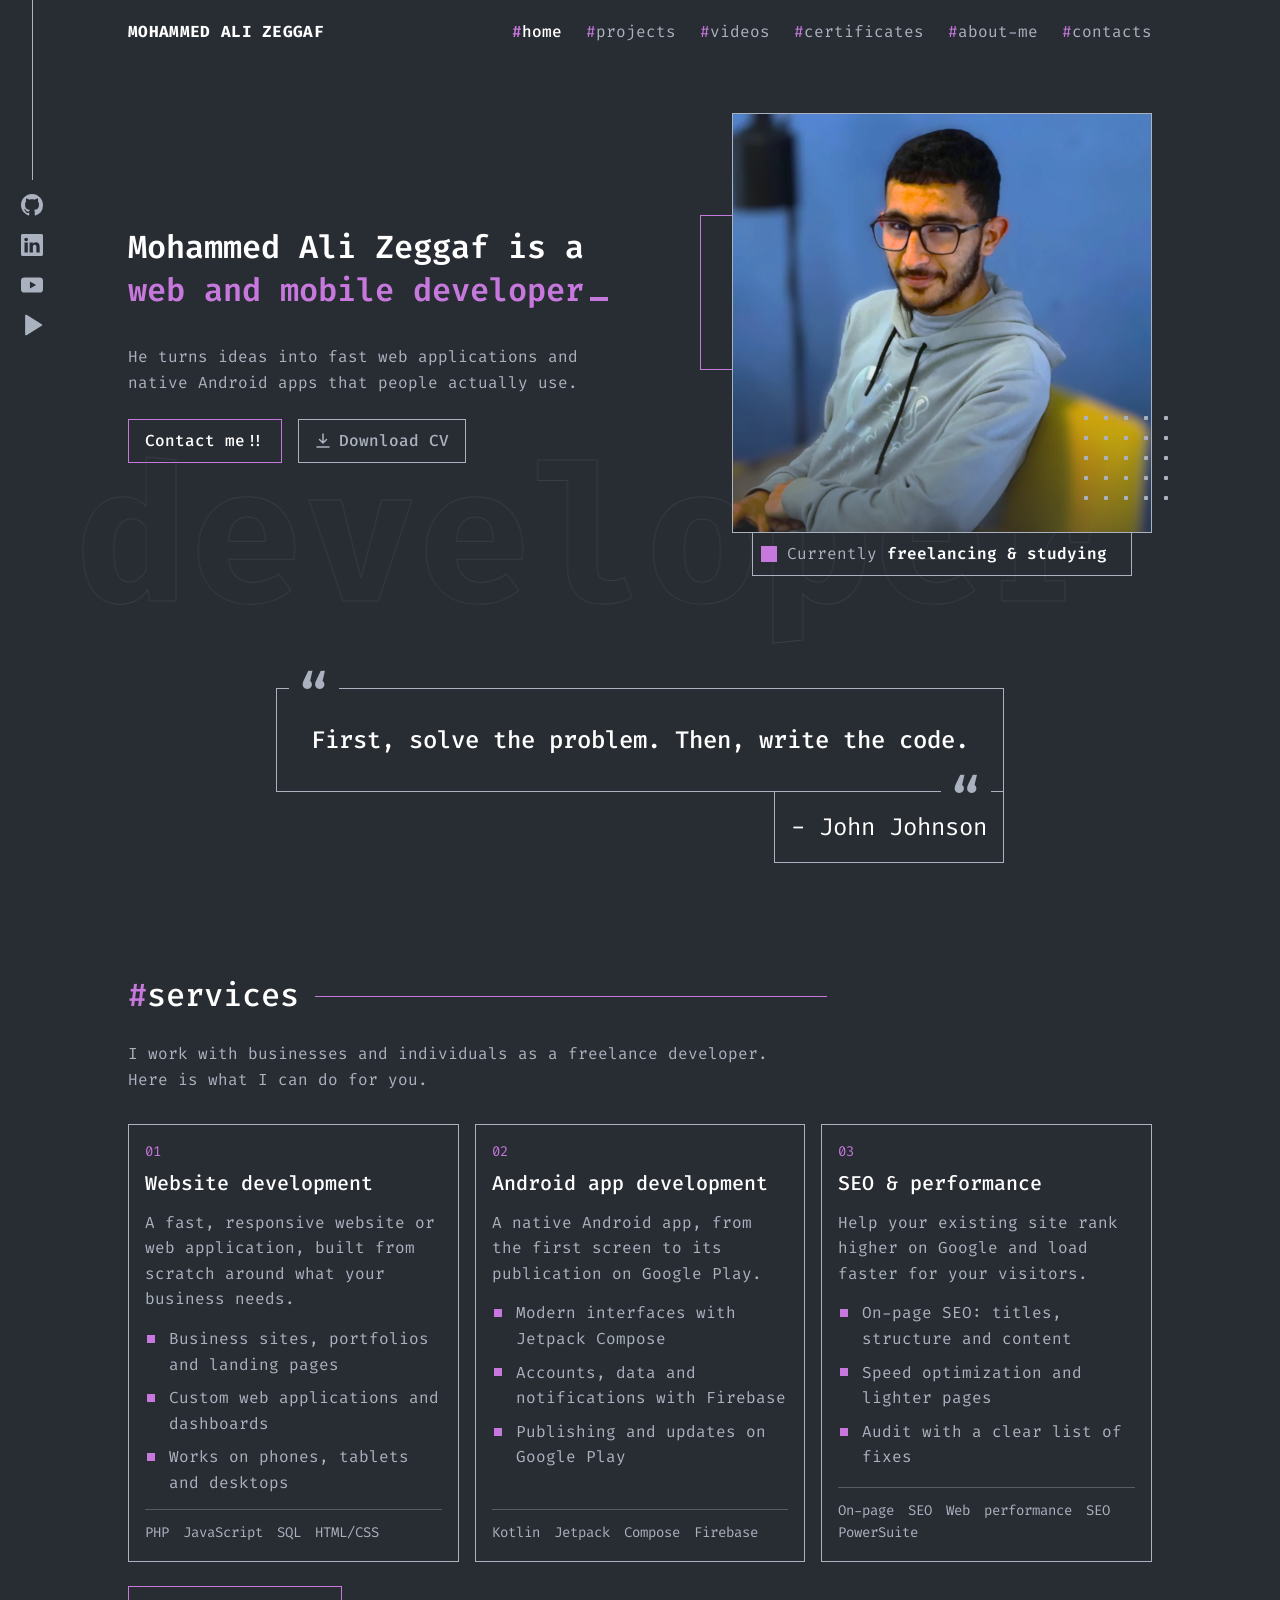
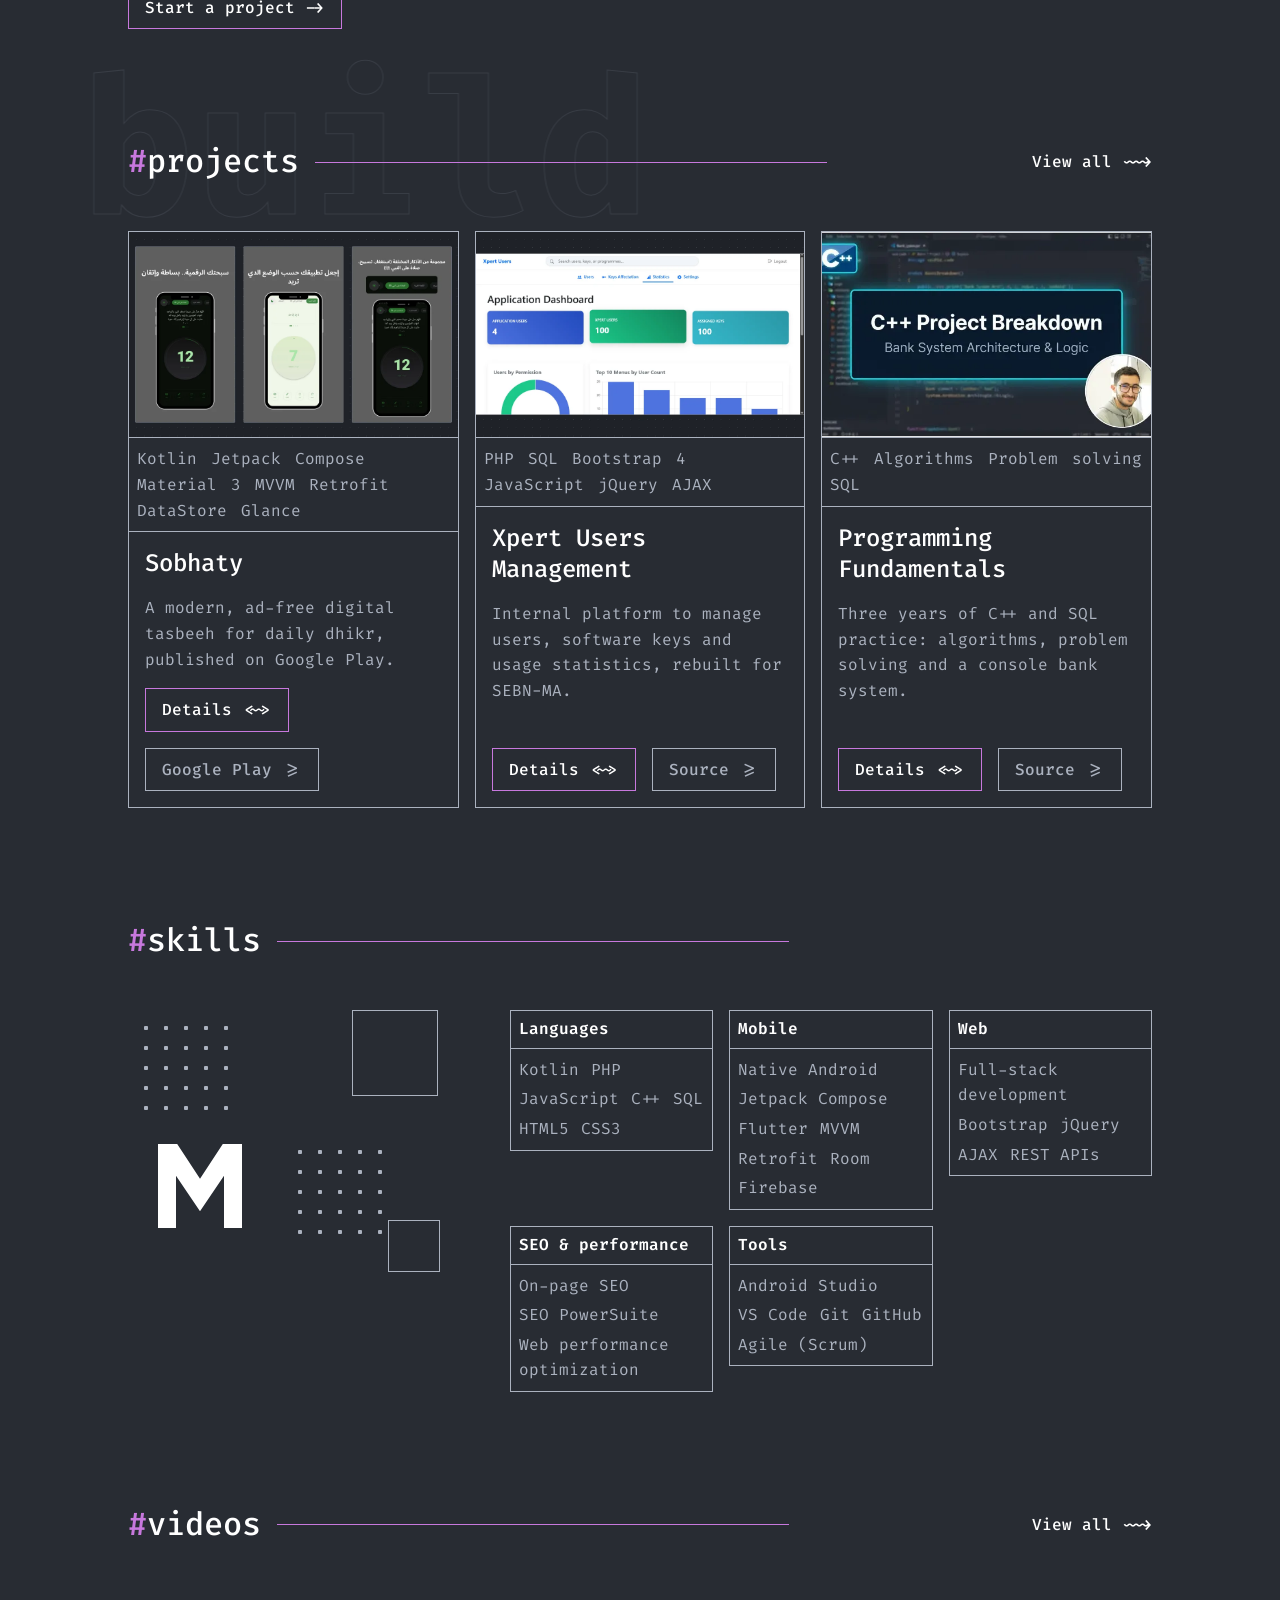
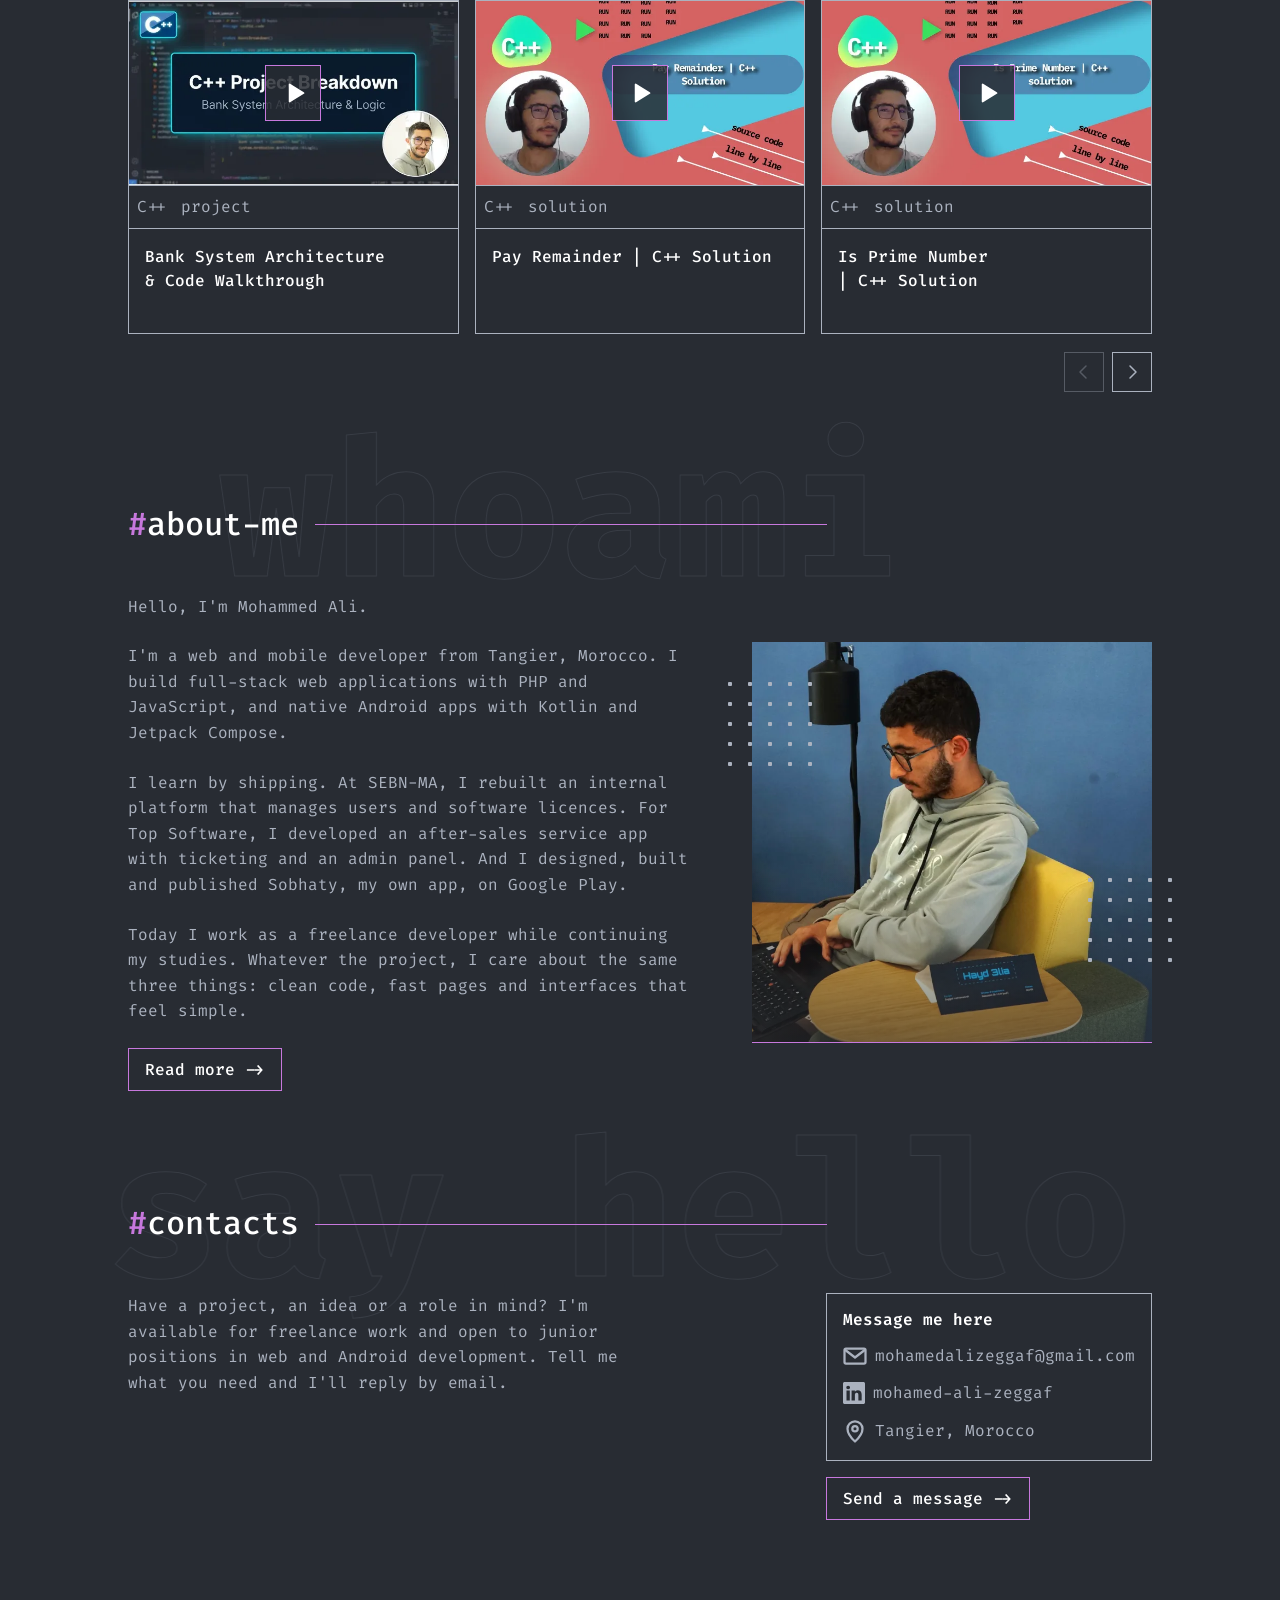
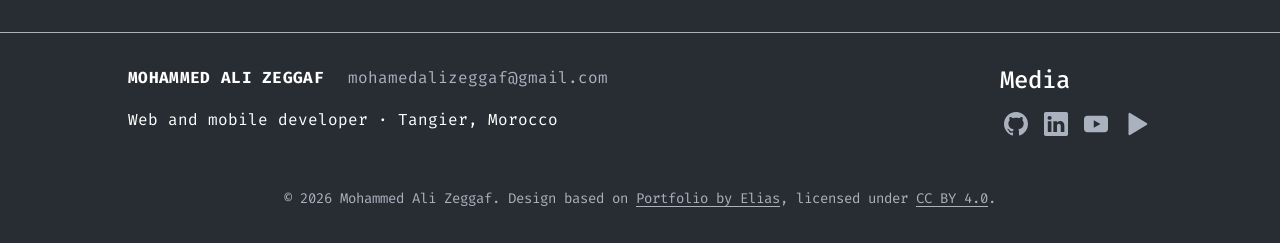
==== commit 742b3906: "Add services section" ====
--- a/index.html
+++ b/index.html
@@ -8,24 +8,24 @@
     <meta name="author" content="Mohammed Ali Zeggaf">
     <meta name="theme-color" content="#282c33">
     <meta name="color-scheme" content="dark">
-    <link rel="canonical" href="https://hfid-mokhtare.github.io/">
+    <link rel="canonical" href="https://mohammedalizeggaf.github.io/">
 
     <meta property="og:type" content="website">
     <meta property="og:site_name" content="Mohammed Ali Zeggaf">
     <meta property="og:title" content="Mohammed Ali Zeggaf | Web and mobile developer">
     <meta property="og:description" content="Mohammed Ali Zeggaf is a web and mobile developer based in Tangier, Morocco. He turns ideas into fast web applications and native Android apps that people actually use.">
-    <meta property="og:url" content="https://hfid-mokhtare.github.io/">
-    <meta property="og:image" content="https://hfid-mokhtare.github.io/assets/img/me/og.jpg?v=1791884113">
+    <meta property="og:url" content="https://mohammedalizeggaf.github.io/">
+    <meta property="og:image" content="https://mohammedalizeggaf.github.io/assets/img/me/og.jpg?v=1791884113">
     <meta name="twitter:card" content="summary_large_image">
 
     <link rel="icon" href="/assets/img/favicon.svg?v=1791880726" type="image/svg+xml">
     <link rel="preload" href="/assets/fonts/fira-code-400.woff2" as="font" type="font/woff2" crossorigin>
-    <link rel="stylesheet" href="/assets/css/app.css?v=1791887314">
-
-    <script nonce="VlSumBHr91R+pJ0/8rEmGg==">document.documentElement.classList.add('js');</script>
+    <link rel="stylesheet" href="/assets/css/app.css?v=1791892955">
+
+    <script nonce="static">document.documentElement.classList.add('js');</script>
     <script src="/assets/js/app.js?v=1791886099" defer></script>
 
-    <script type="application/ld+json" nonce="VlSumBHr91R+pJ0/8rEmGg==">{"@context":"https://schema.org","@type":"Person","name":"Mohammed Ali Zeggaf","jobTitle":"Web and mobile developer","url":"https://hfid-mokhtare.github.io/","image":"https://hfid-mokhtare.github.io/assets/img/me/og.jpg?v=1791884113","email":"mailto:mohamedalizeggaf@gmail.com","address":{"@type":"PostalAddress","addressLocality":"Tangier","addressCountry":"MA"},"sameAs":["https://github.com/Hfid-Mokhtare","https://www.linkedin.com/in/mohamed-ali-zeggaf/","https://www.youtube.com/@Mohamed_Ali_Plus","https://play.google.com/store/apps/dev?id=8428987656042559407"]}</script>
+    <script type="application/ld+json" nonce="static">{"@context":"https://schema.org","@type":"Person","name":"Mohammed Ali Zeggaf","jobTitle":"Web and mobile developer","url":"https://mohammedalizeggaf.github.io/","image":"https://mohammedalizeggaf.github.io/assets/img/me/og.jpg?v=1791884113","email":"mailto:mohamedalizeggaf@gmail.com","address":{"@type":"PostalAddress","addressLocality":"Tangier","addressCountry":"MA"},"sameAs":["https://github.com/Hfid-Mokhtare","https://www.linkedin.com/in/mohamed-ali-zeggaf/","https://www.youtube.com/@Mohamed_Ali_Plus","https://play.google.com/store/apps/dev?id=8428987656042559407"]}</script>
 </head>
 <body>
     <a class="skip-link" href="#main">Skip to content</a>
@@ -99,7 +99,7 @@
         <p class="hero__tagline">He turns ideas into fast web applications and native Android apps that people actually use.</p>
         <div class="hero__actions">
             <a class="btn" href="/contact">Contact me!!</a>
-            <a class="btn btn--muted" href="/assets/docs/Mohammed-Ali-Zeggaf-CV.pdf?v=1791880313" download><svg class="icon" width="16" height="16" viewBox="0 0 16 16" fill="none" stroke="currentColor" stroke-width="1.5" stroke-linecap="round" stroke-linejoin="round" aria-hidden="true" focusable="false"><path d="M8 1v9m0 0L4.5 6.5M8 10l3.5-3.5M2 14h12"/></svg> Download CV</a>
+            <a class="btn btn--muted" href="/assets/docs/Mohammed-Ali-Zeggaf-CV.pdf?v=1791891804" download><svg class="icon" width="16" height="16" viewBox="0 0 16 16" fill="none" stroke="currentColor" stroke-width="1.5" stroke-linecap="round" stroke-linejoin="round" aria-hidden="true" focusable="false"><path d="M8 1v9m0 0L4.5 6.5M8 10l3.5-3.5M2 14h12"/></svg> Download CV</a>
         </div>
     </div>
 
@@ -119,6 +119,52 @@
 <section class="quote container reveal" aria-label="Quote">
     <blockquote class="quote__text">First, solve the problem. Then, write the code.</blockquote>
     <p class="quote__author">- John Johnson</p>
+</section>
+
+<section class="section container" id="services">
+    <div class="section-title">
+    <h2 class="section-title__text"><span class="hash">#</span>services</h2>
+    <span class="section-title__line"></span>
+</div>
+    <p class="section-intro">I work with businesses and individuals as a freelance developer. Here is what I can do for you.</p>
+    <div class="services">
+    <article class="service reveal">
+        <p class="service__number">01</p>
+        <h3 class="service__title">Website development</h3>
+        <p>A fast, responsive website or web application, built from scratch around what your business needs.</p>
+        <ul class="check-list">
+            <li>Business sites, portfolios and landing pages</li>
+            <li>Custom web applications and dashboards</li>
+            <li>Works on phones, tablets and desktops</li>
+        </ul>
+        <p class="service__tech">PHP JavaScript SQL HTML/CSS</p>
+    </article>
+    <article class="service reveal">
+        <p class="service__number">02</p>
+        <h3 class="service__title">Android app development</h3>
+        <p>A native Android app, from the first screen to its publication on Google Play.</p>
+        <ul class="check-list">
+            <li>Modern interfaces with Jetpack Compose</li>
+            <li>Accounts, data and notifications with Firebase</li>
+            <li>Publishing and updates on Google Play</li>
+        </ul>
+        <p class="service__tech">Kotlin Jetpack Compose Firebase</p>
+    </article>
+    <article class="service reveal">
+        <p class="service__number">03</p>
+        <h3 class="service__title">SEO &amp; performance</h3>
+        <p>Help your existing site rank higher on Google and load faster for your visitors.</p>
+        <ul class="check-list">
+            <li>On-page SEO: titles, structure and content</li>
+            <li>Speed optimization and lighter pages</li>
+            <li>Audit with a clear list of fixes</li>
+        </ul>
+        <p class="service__tech">On-page SEO Web performance SEO PowerSuite</p>
+    </article>
+</div>
+    <p class="cta cta--close">
+        <a class="btn" href="/contact">Start a project -&gt;</a>
+    </p>
 </section>
 
 <section class="section container has-ghost" id="projects">
--- a/assets/css/app.css
+++ b/assets/css/app.css
@@ -1572,6 +1572,49 @@
 
 .section-intro--flush {
     margin-top: 0;
+}
+
+/* Services */
+
+.services {
+    display: grid;
+    grid-template-columns: repeat(auto-fill, minmax(288px, 1fr));
+    gap: 16px;
+}
+
+.service {
+    display: flex;
+    flex-direction: column;
+    gap: 14px;
+    padding: 16px;
+    border: 1px solid var(--gray);
+}
+
+.service:hover {
+    border-color: var(--primary);
+}
+
+.service__number {
+    color: var(--primary);
+    font-size: 14px;
+}
+
+.service__title {
+    margin-top: -8px;
+    font-size: 20px;
+    font-weight: 500;
+}
+
+.service__tech {
+    margin-top: auto;
+    padding-top: 12px;
+    border-top: 1px solid rgba(171, 178, 191, 0.35);
+    font-size: 14px;
+    word-spacing: 6px;
+}
+
+.cta--close {
+    margin-top: 24px;
 }
 
 /* Large outlined word behind a section. It slides sideways while scrolling (see app.js). */
